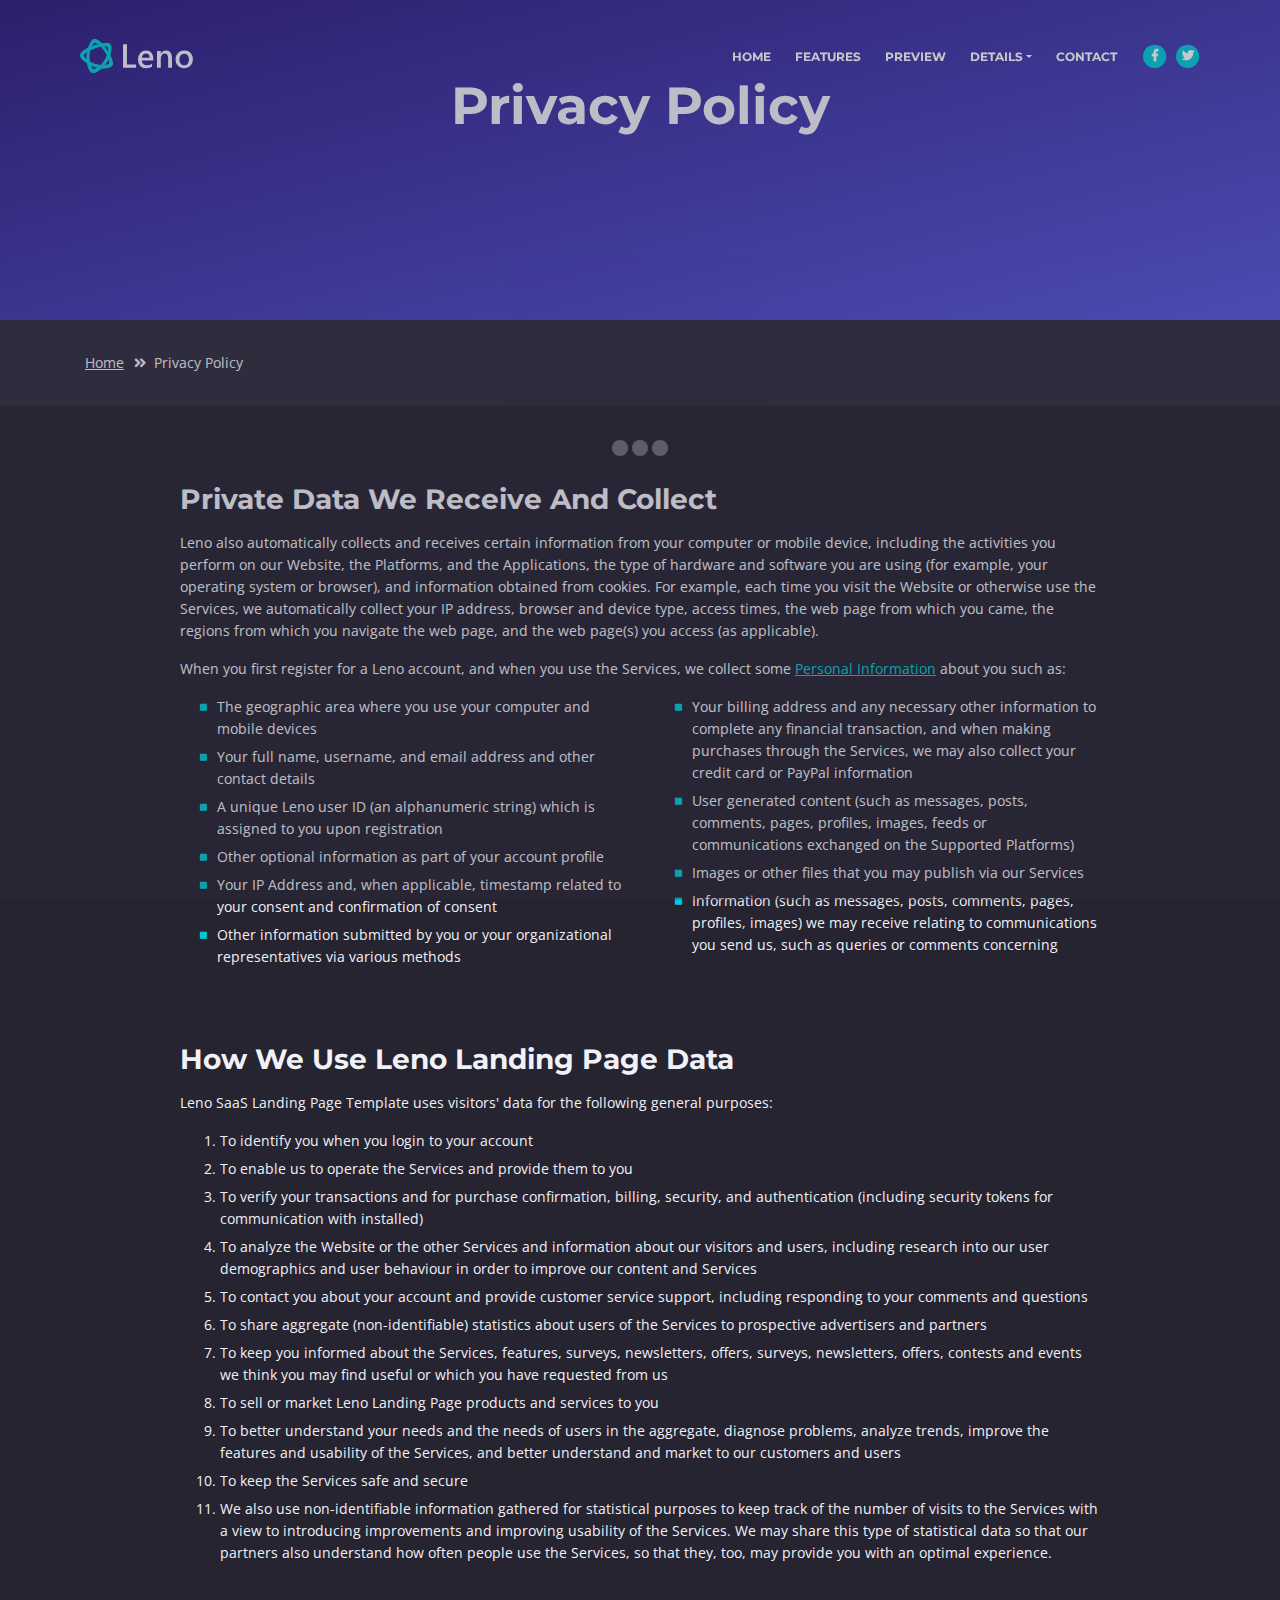
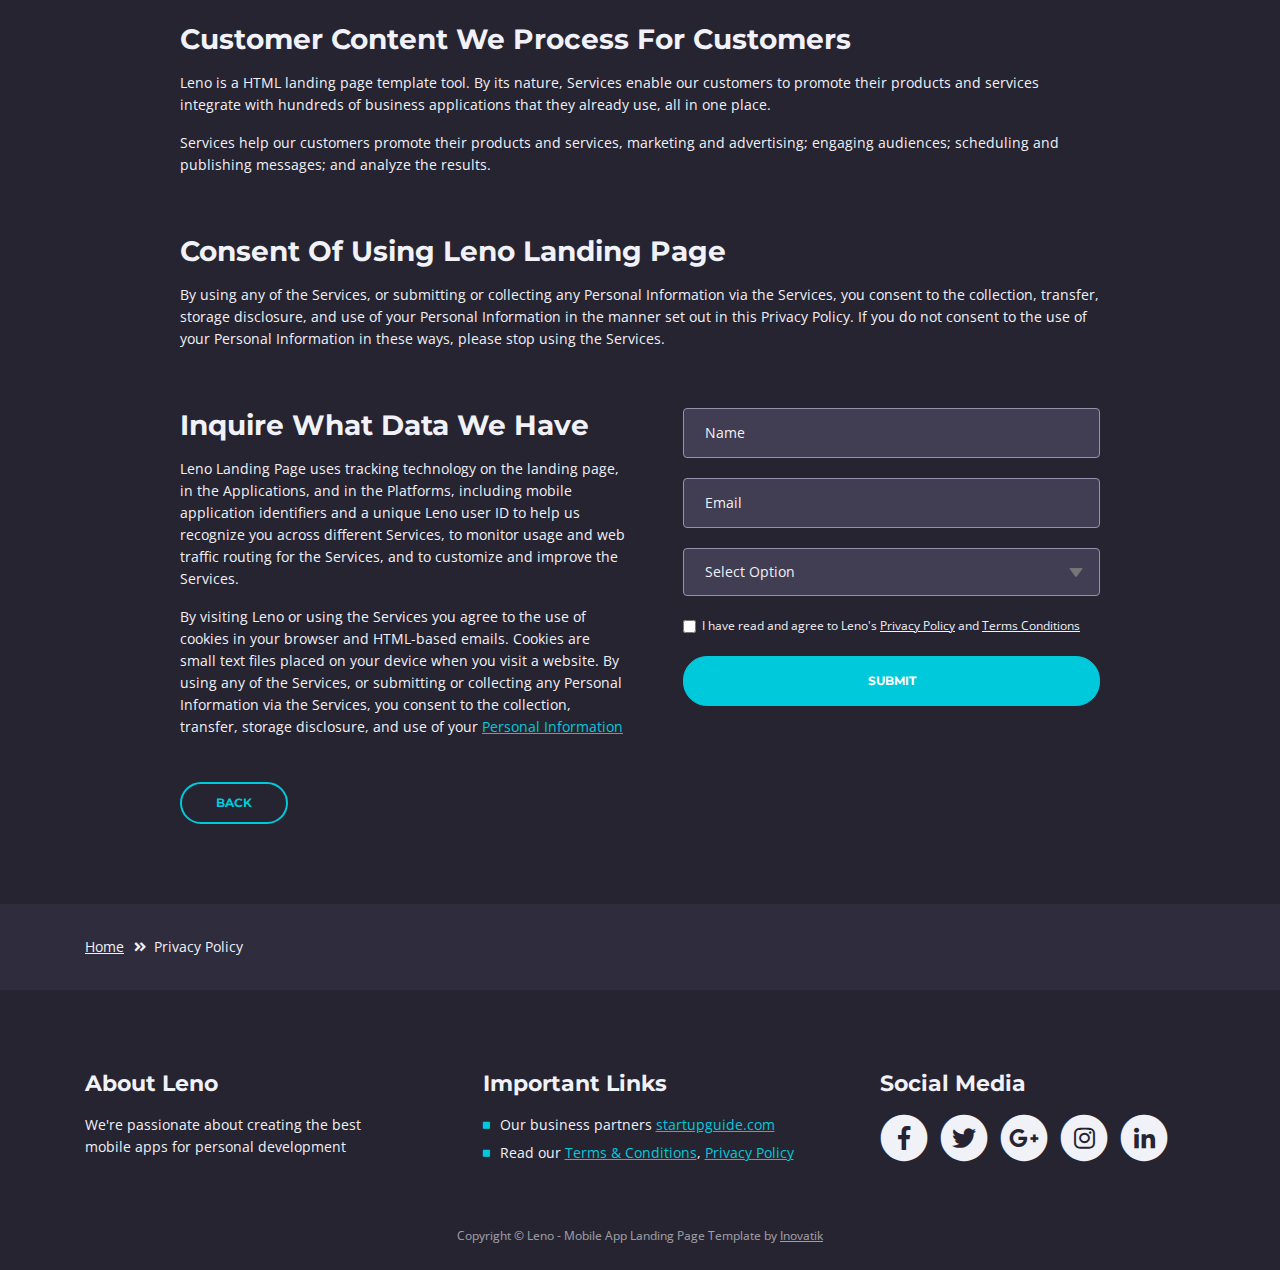
==== privacy-policy.html @ 99cce75e "1st" ====
<!DOCTYPE html>
<html lang="en">
<head>
    <meta charset="utf-8">
    <meta name="viewport" content="width=device-width, initial-scale=1, shrink-to-fit=no">
    
    <!-- SEO Meta Tags -->
    <meta name="description" content="Free mobile app HTML landing page template to help you build a great online presence for your app which will convert visitors into users">
    <meta name="author" content="Inovatik">

    <!-- OG Meta Tags to improve the way the post looks when you share the page on LinkedIn, Facebook, Google+ -->
	<meta property="og:site_name" content="" /> <!-- website name -->
	<meta property="og:site" content="" /> <!-- website link -->
	<meta property="og:title" content=""/> <!-- title shown in the actual shared post -->
	<meta property="og:description" content="" /> <!-- description shown in the actual shared post -->
	<meta property="og:image" content="" /> <!-- image link, make sure it's jpg -->
	<meta property="og:url" content="" /> <!-- where do you want your post to link to -->
	<meta property="og:type" content="article" />

    <!-- Website Title -->
    <title>Privacy Policy - Leno - Free Mobile App Landing Page Template</title>
    
    <!-- Styles -->
    <link href="https://fonts.googleapis.com/css?family=Open+Sans:300,300i,400,400i,600,600i,700,700i" rel="stylesheet">
    <link href="https://fonts.googleapis.com/css?family=Montserrat:600,700" rel="stylesheet">
    <link href="css/bootstrap.css" rel="stylesheet">
    <link href="css/fontawesome-all.css" rel="stylesheet">
    <link href="css/swiper.css" rel="stylesheet">
	<link href="css/magnific-popup.css" rel="stylesheet">
    <link href="css/styles.css" rel="stylesheet">
	
	<!-- Favicon  -->
    <link rel="icon" href="images/favicon.png">
</head>
<body data-spy="scroll" data-target=".fixed-top">
    
    <!-- Preloader -->
	<div class="spinner-wrapper">
        <div class="spinner">
            <div class="bounce1"></div>
            <div class="bounce2"></div>
            <div class="bounce3"></div>
        </div>
    </div>
    <!-- end of preloader -->
    

    <!-- Navbar -->
    <nav class="navbar navbar-expand-md navbar-dark navbar-custom fixed-top">
        <!-- Text Logo - Use this if you don't have a graphic logo -->
        <!-- <a class="navbar-brand logo-text page-scroll" href="index.html">Leno</a> -->

        <!-- Image Logo -->
        <a class="navbar-brand logo-image" href="index.html"><img src="images/logo.svg" alt="alternative"></a> 
        
        <!-- Mobile Menu Toggle Button -->
        <button class="navbar-toggler" type="button" data-toggle="collapse" data-target="#navbarsExampleDefault" aria-controls="navbarsExampleDefault" aria-expanded="false" aria-label="Toggle navigation">
            <span class="navbar-toggler-awesome fas fa-bars"></span>
            <span class="navbar-toggler-awesome fas fa-times"></span>
        </button>
        <!-- end of mobile menu toggle button -->

        <div class="collapse navbar-collapse" id="navbarsExampleDefault">
            <ul class="navbar-nav ml-auto">
                <li class="nav-item">
                    <a class="nav-link page-scroll" href="index.html#header">HOME <span class="sr-only">(current)</span></a>
                </li>
                <li class="nav-item">
                    <a class="nav-link page-scroll" href="index.html#features">FEATURES</a>
                </li>
                <li class="nav-item">
                    <a class="nav-link page-scroll" href="index.html#preview">PREVIEW</a>
                </li>

                <!-- Dropdown Menu -->          
                <li class="nav-item dropdown">
                    <a class="nav-link dropdown-toggle page-scroll" href="index.html#details" id="navbarDropdown" role="button" aria-haspopup="true" aria-expanded="false">DETAILS</a>
                    <div class="dropdown-menu" aria-labelledby="navbarDropdown">
                        <a class="dropdown-item" href="terms-conditions.html"><span class="item-text">TERMS CONDITIONS</span></a>
                        <div class="dropdown-items-divide-hr"></div>
                        <a class="dropdown-item" href="privacy-policy.html"><span class="item-text">PRIVACY POLICY</span></a>
                    </div>
                </li>
                <!-- end of dropdown menu -->

                <li class="nav-item">
                    <a class="nav-link page-scroll" href="index.html#contact">CONTACT</a>
                </li>
            </ul>
            <span class="nav-item social-icons">
                <span class="fa-stack">
                    <a href="#your-link">
                        <i class="fas fa-circle fa-stack-2x"></i>
                        <i class="fab fa-facebook-f fa-stack-1x"></i>
                    </a>
                </span>
                <span class="fa-stack">
                    <a href="#your-link">
                        <i class="fas fa-circle fa-stack-2x"></i>
                        <i class="fab fa-twitter fa-stack-1x"></i>
                    </a>
                </span>
            </span>
        </div>
    </nav> <!-- end of navbar -->
    <!-- end of navbar -->


    <!-- Header -->
    <header id="header" class="ex-header">
        <div class="container">
            <div class="row">
                <div class="col-md-12">
                    <h1>Privacy Policy</h1>
                </div> <!-- end of col -->
            </div> <!-- end of row -->
        </div> <!-- end of container -->
    </header> <!-- end of ex-header -->
    <!-- end of header -->


    <!-- Breadcrumbs -->
    <div class="ex-basic-1">
        <div class="container">
            <div class="row">
                <div class="col-lg-12">
                    <div class="breadcrumbs">
                        <a href="index.html">Home</a><i class="fa fa-angle-double-right"></i><span>Privacy Policy</span>
                    </div> <!-- end of breadcrumbs -->
                </div> <!-- end of col -->
            </div> <!-- end of row -->
        </div> <!-- end of container -->
    </div> <!-- end of ex-basic-1 -->
    <!-- end of breadcrumbs -->


    <!-- Privacy Content -->
    <div class="ex-basic-2">
        <div class="container">
            <div class="row">
                <div class="col-lg-10 offset-lg-1">
                    <div class="text-container">
                        <h3>Private Data We Receive And Collect</h3>
                        <p>Leno also automatically collects and receives certain information from your computer or mobile device, including the activities you perform on our Website, the Platforms, and the Applications, the type of hardware and software you are using (for example, your operating system or browser), and information obtained from cookies. For example, each time you visit the Website or otherwise use the Services, we automatically collect your IP address, browser and device type, access times, the web page from which you came, the regions from which you navigate the web page, and the web page(s) you access (as applicable).</p>
                        <p>When you first register for a Leno account, and when you use the Services, we collect some <a class="turquoise" href="#your-link">Personal Information</a> about you such as:</p>
                        <div class="row">
                            <div class="col-md-6">
                                <ul class="list-unstyled li-space-lg indent">
                                    <li class="media">
                                        <i class="fas fa-square"></i>
                                        <div class="media-body">The geographic area where you use your computer and mobile devices</div>
                                    </li>
                                    <li class="media">
                                        <i class="fas fa-square"></i>
                                        <div class="media-body">Your full name, username, and email address and other contact details</div>
                                    </li>
                                    <li class="media">
                                        <i class="fas fa-square"></i>
                                        <div class="media-body">A unique Leno user ID (an alphanumeric string) which is assigned to you upon registration</div>
                                    </li>
                                    <li class="media">
                                        <i class="fas fa-square"></i>
                                        <div class="media-body">Other optional information as part of your account profile</div>
                                    </li>
                                    <li class="media">
                                        <i class="fas fa-square"></i>
                                        <div class="media-body">Your IP Address and, when applicable, timestamp related to your consent and confirmation of consent</div>
                                    </li>
                                    <li class="media">
                                        <i class="fas fa-square"></i>
                                        <div class="media-body">Other information submitted by you or your organizational representatives via various methods</div>
                                    </li>
                                </ul>
                            </div> <!-- end of col -->

                            <div class="col-md-6">
                                <ul class="list-unstyled li-space-lg indent">
                                    <li class="media">
                                        <i class="fas fa-square"></i>
                                        <div class="media-body">Your billing address and any necessary other information to complete any financial transaction, and when making purchases through the Services, we may also collect your credit card or PayPal information</div>
                                    </li>
                                    <li class="media">
                                        <i class="fas fa-square"></i>
                                        <div class="media-body">User generated content (such as messages, posts, comments, pages, profiles, images, feeds or communications exchanged on the Supported Platforms)</div>
                                    </li>
                                    <li class="media">
                                        <i class="fas fa-square"></i>
                                        <div class="media-body">Images or other files that you may publish via our Services</div>
                                    </li>
                                    <li class="media">
                                        <i class="fas fa-square"></i>
                                        <div class="media-body">Information (such as messages, posts, comments, pages, profiles, images) we may receive relating to communications you send us, such as queries or comments concerning</div>
                                    </li>
                                </ul>
                            </div> <!-- end of col -->
                        </div> <!-- end of row -->
                    </div> <!-- end of text-container-->
                    
                    <div class="text-container">
                        <h3>How We Use Leno Landing Page Data</h3>
                        <p>Leno SaaS Landing Page Template uses visitors' data for the following general purposes:</p>
                        <ol class="li-space-lg">
                            <li>To identify you when you login to your account</li>
                            <li>To enable us to operate the Services and provide them to you</li>
                            <li>To verify your transactions and for purchase confirmation, billing, security, and authentication (including security tokens for communication with installed)</li>
                            <li>To analyze the Website or the other Services and information about our visitors and users, including research into our user demographics and user behaviour in order to improve our content and Services</li>
                            <li>To contact you about your account and provide customer service support, including responding to your comments and questions</li>
                            <li>To share aggregate (non-identifiable) statistics about users of the Services to prospective advertisers and partners</li>
                            <li>To keep you informed about the Services, features, surveys, newsletters, offers, surveys, newsletters, offers, contests and events we think you may find useful or which you have requested from us</li>
                            <li>To sell or market Leno Landing Page products and services to you</li>
                            <li>To better understand your needs and the needs of users in the aggregate, diagnose problems, analyze trends, improve the features and usability of the Services, and better understand and market to our customers and users</li>
                            <li>To keep the Services safe and secure</li>
                            <li>We also use non-identifiable information gathered for statistical purposes to keep track of the number of visits to the Services with a view to introducing improvements and improving usability of the Services. We may share this type of statistical data so that our partners also understand how often people use the Services, so that they, too, may provide you with an optimal experience.</li>
                        </ol>
                    </div> <!-- end of text-container -->

                    <div class="text-container">
                        <h3>Customer Content We Process For Customers</h3>
                        <p>Leno is a HTML landing page template tool. By its nature, Services enable our customers to promote their products and services integrate with hundreds of business applications that they already use, all in one place.</p>
                        <p>Services help our customers promote their products and services, marketing and advertising; engaging audiences; scheduling and publishing messages; and analyze the results.</p>
                    </div> <!-- end of text container -->

                    <div class="text-container">
                        <h3>Consent Of Using Leno Landing Page</h3>
					    <p class="mb-5">By using any of the Services, or submitting or collecting any Personal Information via the Services, you consent to the collection, transfer, storage disclosure, and use of your Personal Information in the manner set out in this Privacy Policy. If you do not consent to the use of your Personal Information in these ways, please stop using the Services.</p>
                    </div> <!-- end of text-container -->
                                       
                    <div class="row">
                        <div class="col-md-6">
                            <div class="text-container last">
                                <h3>Inquire What Data We Have</h3>
                                <p>Leno Landing Page uses tracking technology on the landing page, in the Applications, and in the Platforms, including mobile application identifiers and a unique Leno user ID to help us recognize you across different Services, to monitor usage and web traffic routing for the Services, and to customize and improve the Services.</p>
                                <p> By visiting Leno or using the Services you agree to the use of cookies in your browser and HTML-based emails. Cookies are small text files placed on your device when you visit a website. By using any of the Services, or submitting or collecting any Personal Information via the Services, you consent to the collection, transfer, storage disclosure, and use of your <a class="turquoise" href="#your-link">Personal Information</a></p>
                            </div> <!-- end of text container -->
                        </div> <!-- end of col-->
                        <div class="col-md-6">

                            <!-- Privacy Form -->
                            <div class="form-container">
                                <form id="privacyForm" data-toggle="validator" data-focus="false">
                                    <div class="form-group">
                                        <input type="text" class="form-control-input" id="pname" required>
                                        <label class="label-control" for="pname">Name</label>
                                        <div class="help-block with-errors"></div>
                                    </div>
                                    <div class="form-group">
                                        <input type="email" class="form-control-input" id="pemail" required>
                                        <label class="label-control" for="pemail">Email</label>
                                        <div class="help-block with-errors"></div>
                                    </div>
                                    <div class="form-group">
                                        <select class="form-control-select" id="pselect" required>
                                            <option class="select-option" value="" disabled selected>Select Option</option>
                                            <option class="select-option" value="Delete data">Delete my data</option>
                                            <option class="select-option" value="Show me data">Show me my data</option>
                                        </select>
                                        <div class="help-block with-errors"></div>
                                    </div>
                                    <div class="form-group checkbox">
                                        <input type="checkbox" id="pterms" value="Agreed-to-Terms" required>I have read and agree to Leno's <a href="privacy-policy.html">Privacy Policy</a> and <a href="terms-conditions.html">Terms Conditions</a>
                                        <div class="help-block with-errors"></div>
                                    </div>
                                    <div class="form-group">
                                        <button type="submit" class="form-control-submit-button">SUBMIT</button>
                                    </div>
                                    <div class="form-message">
                                        <div id="pmsgSubmit" class="h3 text-center hidden"></div>
                                    </div>
                                </form>
                            </div> <!-- end of form container -->
                            <!-- end of privacy form -->

                        </div> <!-- end of col--> 
                    </div> <!-- end of row -->
                    <a class="btn-outline-reg back" href="index.html">BACK</a>
                </div> <!-- end of col-->
            </div> <!-- end of row -->
        </div> <!-- end of container -->
    </div> <!-- end of ex-basic-2 -->
    <!-- end of privacy content -->


    <!-- Breadcrumbs -->
    <div class="ex-basic-1">
        <div class="container">
            <div class="row">
                <div class="col-lg-12">
                    <div class="breadcrumbs">
                        <a href="index.html">Home</a><i class="fa fa-angle-double-right"></i><span>Privacy Policy</span>
                    </div> <!-- end of breadcrumbs -->
                </div> <!-- end of col -->
            </div> <!-- end of row -->
        </div> <!-- end of container -->
    </div> <!-- end of ex-basic-1 -->
    <!-- end of breadcrumbs -->

    
    <!-- Footer -->
    <div class="footer">
        <div class="container">
            <div class="row">
                <div class="col-md-4">
                    <div class="footer-col">
                        <h4>About Leno</h4>
                        <p>We're passionate about creating the best mobile apps for personal development</p>
                    </div>
                </div> <!-- end of col -->
                <div class="col-md-4">
                    <div class="footer-col middle">
                        <h4>Important Links</h4>
                        <ul class="list-unstyled li-space-lg">
                            <li class="media">
                                <i class="fas fa-square"></i>
                                <div class="media-body">Our business partners <a class="turquoise" href="#your-link">startupguide.com</a></div>
                            </li>
                            <li class="media">
                                <i class="fas fa-square"></i>
                                <div class="media-body">Read our <a class="turquoise" href="terms-conditions.html">Terms & Conditions</a>, <a class="turquoise" href="privacy-policy.html">Privacy Policy</a></div>
                            </li>
                        </ul>
                    </div>
                </div> <!-- end of col -->
                <div class="col-md-4">
                    <div class="footer-col last">
                        <h4>Social Media</h4>
                        <span class="fa-stack">
                            <a href="#your-link">
                                <i class="fas fa-circle fa-stack-2x"></i>
                                <i class="fab fa-facebook-f fa-stack-1x"></i>
                            </a>
                        </span>
                        <span class="fa-stack">
                            <a href="#your-link">
                                <i class="fas fa-circle fa-stack-2x"></i>
                                <i class="fab fa-twitter fa-stack-1x"></i>
                            </a>
                        </span>
                        <span class="fa-stack">
                            <a href="#your-link">
                                <i class="fas fa-circle fa-stack-2x"></i>
                                <i class="fab fa-google-plus-g fa-stack-1x"></i>
                            </a>
                        </span>
                        <span class="fa-stack">
                            <a href="#your-link">
                                <i class="fas fa-circle fa-stack-2x"></i>
                                <i class="fab fa-instagram fa-stack-1x"></i>
                            </a>
                        </span>
                        <span class="fa-stack">
                            <a href="#your-link">
                                <i class="fas fa-circle fa-stack-2x"></i>
                                <i class="fab fa-linkedin-in fa-stack-1x"></i>
                            </a>
                        </span>
                    </div> 
                </div> <!-- end of col -->
            </div> <!-- end of row -->
        </div> <!-- end of container -->
    </div> <!-- end of footer -->  
    <!-- end of footer -->


    <!-- Copyright -->
    <div class="copyright">
        <div class="container">
            <div class="row">
                <div class="col-lg-12">
                    <p class="p-small">Copyright © Leno - Mobile App Landing Page Template by <a href="http://www.inovatik.com">Inovatik</a></p>
                </div> <!-- end of col -->
            </div> <!-- enf of row -->
        </div> <!-- end of container -->
    </div> <!-- end of copyright --> 
    <!-- end of copyright -->

	
    <!-- Scripts -->
    <script src="js/jquery.min.js"></script> <!-- jQuery for Bootstrap's JavaScript plugins -->
    <script src="js/popper.min.js"></script> <!-- Popper tooltip library for Bootstrap -->
    <script src="js/bootstrap.min.js"></script> <!-- Bootstrap framework -->
    <script src="js/jquery.easing.min.js"></script> <!-- jQuery Easing for smooth scrolling between anchors -->
    <script src="js/swiper.min.js"></script> <!-- Swiper for image and text sliders -->
    <script src="js/jquery.magnific-popup.js"></script> <!-- Magnific Popup for lightboxes -->
    <script src="js/morphext.min.js"></script> <!-- Morphtext rotating text in the header -->
    <script src="js/validator.min.js"></script> <!-- Validator.js - Bootstrap plugin that validates forms -->
    <script src="js/scripts.js"></script> <!-- Custom scripts -->
    
</body>
</html>
---- css/styles.css ----
/* Template: Juno - Multipurpose Landing Page Pack
   Author: InovatikThemes
   Created: Mar 2019
   Description: Master CSS file
*/

/*****************************************
Table Of Contents:

01. General Styles
02. Preloader
03. Navigation
04. Header
05. Features
******************************************/

/*****************************************
Colors:

- Text, navbar links - white #f1f1f8
- Buttons, bullets, icons - turquoise #00c9db
- Navbar - navy #4633af
- Backgrounds - dark denim #262431
- Backgrounds - denim #2f2c3d
******************************************/


/******************************/
/*     01. General Styles     */
/******************************/
body,
html {
    width: 100%;
	height: 100%;
}

body, p {
	color: #f1f1f8; 
	font: 400 0.875rem/1.375rem "Open Sans", sans-serif;
}

.p-large {
	color: #f1f1f8;
	font: 400 1rem/1.5rem "Open Sans", sans-serif;
}

.p-small {
	color: #f1f1f8;
	font: 400 0.75rem/1.25rem "Open Sans", sans-serif;
}

.p-heading {
	margin-bottom: 3.75rem;
	text-align: center;
}

.li-space-lg li {
	margin-bottom: 0.375rem;
}

.indent {
	padding-left: 1.25rem;
}

h1 {
	color: #f1f1f8;
	font: 700 2.5rem/2.875rem "Montserrat", sans-serif;
}

h2 {
	color: #f1f1f8;
	font: 700 2.25rem/2.75rem "Montserrat", sans-serif;
}

h3 {
	color: #f1f1f8;
	font: 700 1.75rem/2.125rem "Montserrat", sans-serif;
}

h4 {
	color: #f1f1f8;
	font: 700 1.375rem/1.75rem "Montserrat", sans-serif;
}

h5 {
	color: #f1f1f8;
	font: 700 1.125rem/1.625rem "Montserrat", sans-serif;
}

h6 {
	color: #f1f1f8;
	font: 700 1rem/1.5rem "Montserrat", sans-serif;
}

a {
	color: #f1f1f8;
	text-decoration: underline;
}

a:hover {
	color: #f1f1f8;
	text-decoration: underline;
}

a.turquoise {
	color: #00c9db;
}

a.white {
	color: #fff;
}

.testimonial-text {
	font: italic 400 1rem/1.5rem "Open Sans", sans-serif;
}

.testimonial-author {
	font: 700 1rem/1.5rem "Montserrat", sans-serif;
}

.btn-solid-reg {
	display: inline-block;
	padding: 1.1875rem 2.125rem 1.1875rem 2.125rem;
	border: 0.125rem solid #00c9db;
	border-radius: 2rem;
	background-color: #00c9db;
	color: #fff;
	font: 700 0.75rem/0 "Montserrat", sans-serif;
	text-decoration: none;
	transition: all 0.2s;
}

.btn-solid-reg:hover {
	background-color: transparent;
	color: #00c9db;
	text-decoration: none;
}

.btn-solid-lg {
	display: inline-block;
	padding: 1.375rem 2.625rem 1.375rem 2.625rem;
	border: 0.125rem solid #00c9db;
	border-radius: 2rem;
	background-color: #00c9db;
	color: #fff;
	font: 700 0.75rem/0 "Montserrat", sans-serif;
	text-decoration: none;
	transition: all 0.2s;
}

.btn-solid-lg:hover {
	background-color: transparent;
	color: #00c9db;
	text-decoration: none;
}

.btn-solid-lg .fab {
	margin-right: 0.5rem;
	font-size: 1.25rem;
	line-height: 0;
	vertical-align: top;
}

.btn-solid-lg .fab.fa-google-play {
	font-size: 1rem;
}

.btn-outline-reg {
	display: inline-block;
	padding: 1.1875rem 2.125rem 1.1875rem 2.125rem;
	border: 0.125rem solid #00c9db;
	border-radius: 2rem;
	background-color: transparent;
	color: #00c9db;
	font: 700 0.75rem/0 "Montserrat", sans-serif;
	text-decoration: none;
	transition: all 0.2s;
}

.btn-outline-reg:hover {
	background-color: #00c9db;
	color: #fff;
	text-decoration: none;
}

.btn-outline-lg {
	display: inline-block;
	padding: 1.375rem 2.625rem 1.375rem 2.625rem;
	border: 0.125rem solid #00c9db;
	border-radius: 2rem;
	background-color: transparent;
	color: #00c9db;
	font: 700 0.75rem/0 "Montserrat", sans-serif;
	text-decoration: none;
	transition: all 0.2s;
}

.btn-outline-lg:hover {
	background-color: #00c9db;
	color: #fff;
	text-decoration: none;
}

.btn-outline-sm {
	display: inline-block;
	padding: 1rem 1.625rem 0.875rem 1.625rem;
	border: 0.125rem solid #00c9db;
	border-radius: 2rem;
	background-color: transparent;
	color: #00c9db;
	font: 700 0.625rem/0 "Montserrat", sans-serif;
	text-decoration: none;
	transition: all 0.2s;
}

.btn-outline-sm:hover {
	background-color: #00c9db;
	color: #fff;
	text-decoration: none;
}

.form-group {
	position: relative;
	margin-bottom: 1.25rem;
}

.form-group.has-error.has-danger {
	margin-bottom: 0.625rem;
}

.form-group.has-error.has-danger .help-block.with-errors ul {
	margin-top: 0.375rem;
}

.label-control {
	position: absolute;
	top: 0.87rem;
	left: 1.375rem;
	color: #f1f1f8;
	opacity: 1;
	font: 400 0.875rem/1.375rem "Open Sans", sans-serif;
	cursor: text;
	transition: all 0.2s ease;
}

/* IE10+ hack to solve lower label text position compared to the rest of the browsers */
@media screen and (-ms-high-contrast: active), screen and (-ms-high-contrast: none) {  
	.label-control {
		top: 0.9375rem;
	}
}

.form-control-input:focus + .label-control,
.form-control-input.notEmpty + .label-control,
.form-control-textarea:focus + .label-control,
.form-control-textarea.notEmpty + .label-control {
	top: 0.125rem;
	opacity: 1;
	font-size: 0.75rem;
	font-weight: 700;
}

.form-control-input,
.form-control-select {
	display: block; /* needed for proper display of the label in Firefox, IE, Edge */
	width: 100%;
	padding-top: 1.0625rem;
	padding-bottom: 0.0625rem;
	padding-left: 1.3125rem;
	border: 1px solid #9791ae;
	border-radius: 0.25rem;
	background-color: #413d52;
	color: #f1f1f8;
	font: 400 0.875rem/1.875rem "Open Sans", sans-serif;
	transition: all 0.2s;
	-webkit-appearance: none; /* removes inner shadow on form inputs on ios safari */
}

.form-control-select {
	padding-top: 0.5rem;
	padding-bottom: 0.5rem;
	height: 3rem;
}

/* IE10+ hack to solve lower label text position compared to the rest of the browsers */
@media screen and (-ms-high-contrast: active), screen and (-ms-high-contrast: none) {  
	.form-control-input {
		padding-top: 1.25rem;
		padding-bottom: 0.75rem;
		line-height: 1.75rem;
	}

	.form-control-select {
		padding-top: 0.875rem;
		padding-bottom: 0.75rem;
		height: 3.125rem;
		line-height: 2.125rem;
	}
}

select {
    /* you should keep these first rules in place to maintain cross-browser behavior */
    -webkit-appearance: none;
	-moz-appearance: none;
	-ms-appearance: none;
    -o-appearance: none;
    appearance: none;
    background-image: url('../images/down-arrow.png');
    background-position: 96% 50%;
    background-repeat: no-repeat;
    outline: none;
}

select::-ms-expand {
    display: none; /* removes the ugly default down arrow on select form field in IE11 */
}

.form-control-textarea {
	display: block; /* used to eliminate a bottom gap difference between Chrome and IE/FF */
	width: 100%;
	height: 8rem; /* used instead of html rows to normalize height between Chrome and IE/FF */
	padding-top: 1.25rem;
	padding-left: 1.3125rem;
	border: 1px solid #9791ae;
	border-radius: 0.25rem;
	background-color: #413d52;
	color: #f1f1f8;
	font: 400 0.875rem/1.75rem "Open Sans", sans-serif;
	transition: all 0.2s;
}

.form-control-input:focus,
.form-control-select:focus,
.form-control-textarea:focus {
	border: 1px solid #f1f1f8;
	outline: none; /* Removes blue border on focus */
}

.form-control-input:hover,
.form-control-select:hover,
.form-control-textarea:hover {
	border: 1px solid #f1f1f8;
}

.checkbox {
	font: 400 0.75rem/1.25rem "Open Sans", sans-serif;
}

input[type='checkbox'] {
	vertical-align: -15%;
	margin-right: 0.375rem;
}

/* IE10+ hack to raise checkbox field position compared to the rest of the browsers */
@media screen and (-ms-high-contrast: active), screen and (-ms-high-contrast: none) {  
	input[type='checkbox'] {
		vertical-align: -9%;
	}
}

.form-control-submit-button {
	display: inline-block;
	width: 100%;
	height: 3.125rem;
	border: 1px solid #00c9db;
	border-radius: 1.5rem;
	background-color: #00c9db;
	color: #fff;
	font: 700 0.75rem/1.75rem "Montserrat", sans-serif;
	cursor: pointer;
	transition: all 0.2s;
}

.form-control-submit-button:hover {
	background-color: transparent;
	color: #00c9db;
}

/* Form Success And Error Message Formatting */
#cmsgSubmit.h3.text-center.tada.animated,
#pmsgSubmit.h3.text-center.tada.animated,
#cmsgSubmit.h3.text-center,
#pmsgSubmit.h3.text-center {
	display: block;
	margin-bottom: 0;
	color: #f1f1f8;
	font: 400 1.125rem/1rem "Open Sans", sans-serif;
}

.help-block.with-errors .list-unstyled {
	color: #f1f1f8;
	font-size: 0.75rem;
	line-height: 1.125rem;
	text-align: left;
}

.help-block.with-errors ul {
	margin-bottom: 0;
}
/* end of form success and error message formatting */

/* Form Success And Error Message Animation - Animate.css */
@-webkit-keyframes tada {
	from {
		-webkit-transform: scale3d(1, 1, 1);
		-ms-transform: scale3d(1, 1, 1);
		transform: scale3d(1, 1, 1);
	}
	10%, 20% {
		-webkit-transform: scale3d(.9, .9, .9) rotate3d(0, 0, 1, -3deg);
		-ms-transform: scale3d(.9, .9, .9) rotate3d(0, 0, 1, -3deg);
		transform: scale3d(.9, .9, .9) rotate3d(0, 0, 1, -3deg);
	}
	30%, 50%, 70%, 90% {
		-webkit-transform: scale3d(1.1, 1.1, 1.1) rotate3d(0, 0, 1, 3deg);
		-ms-transform: scale3d(1.1, 1.1, 1.1) rotate3d(0, 0, 1, 3deg);
		transform: scale3d(1.1, 1.1, 1.1) rotate3d(0, 0, 1, 3deg);
	}
	40%, 60%, 80% {
		-webkit-transform: scale3d(1.1, 1.1, 1.1) rotate3d(0, 0, 1, -3deg);
		-ms-transform: scale3d(1.1, 1.1, 1.1) rotate3d(0, 0, 1, -3deg);
		transform: scale3d(1.1, 1.1, 1.1) rotate3d(0, 0, 1, -3deg);
	}
	to {
		-webkit-transform: scale3d(1, 1, 1);
		-ms-transform: scale3d(1, 1, 1);
		transform: scale3d(1, 1, 1);
	}
}

@keyframes tada {
	from {
		-webkit-transform: scale3d(1, 1, 1);
		-ms-transform: scale3d(1, 1, 1);
		transform: scale3d(1, 1, 1);
	}
	10%, 20% {
		-webkit-transform: scale3d(.9, .9, .9) rotate3d(0, 0, 1, -3deg);
		-ms-transform: scale3d(.9, .9, .9) rotate3d(0, 0, 1, -3deg);
		transform: scale3d(.9, .9, .9) rotate3d(0, 0, 1, -3deg);
	}
	30%, 50%, 70%, 90% {
		-webkit-transform: scale3d(1.1, 1.1, 1.1) rotate3d(0, 0, 1, 3deg);
		-ms-transform: scale3d(1.1, 1.1, 1.1) rotate3d(0, 0, 1, 3deg);
		transform: scale3d(1.1, 1.1, 1.1) rotate3d(0, 0, 1, 3deg);
	}
	40%, 60%, 80% {
		-webkit-transform: scale3d(1.1, 1.1, 1.1) rotate3d(0, 0, 1, -3deg);
		-ms-transform: scale3d(1.1, 1.1, 1.1) rotate3d(0, 0, 1, -3deg);
		transform: scale3d(1.1, 1.1, 1.1) rotate3d(0, 0, 1, -3deg);
	}
	to {
		-webkit-transform: scale3d(1, 1, 1);
		-ms-transform: scale3d(1, 1, 1);
		transform: scale3d(1, 1, 1);
	}
}

.tada {
	-webkit-animation-name: tada;
	animation-name: tada;
}

.animated {
	-webkit-animation-duration: 1s;
	animation-duration: 1s;
	-webkit-animation-fill-mode: both;
	animation-fill-mode: both;
}
/* end of form success and error message animation - Animate.css */

/* Fade-move Animation For Lightbox - Magnific Popup */
/* at start */
.my-mfp-slide-bottom .zoom-anim-dialog {
	opacity: 0;
	transition: all 0.2s ease-out;
	-webkit-transform: translateY(-1.25rem) perspective(37.5rem) rotateX(10deg);
	-ms-transform: translateY(-1.25rem) perspective(37.5rem) rotateX(10deg);
	transform: translateY(-1.25rem) perspective(37.5rem) rotateX(10deg);
}

/* animate in */
.my-mfp-slide-bottom.mfp-ready .zoom-anim-dialog {
	opacity: 1;
	-webkit-transform: translateY(0) perspective(37.5rem) rotateX(0); 
	-ms-transform: translateY(0) perspective(37.5rem) rotateX(0); 
	transform: translateY(0) perspective(37.5rem) rotateX(0); 
}

/* animate out */
.my-mfp-slide-bottom.mfp-removing .zoom-anim-dialog {
	opacity: 0;
	-webkit-transform: translateY(-0.625rem) perspective(37.5rem) rotateX(10deg); 
	-ms-transform: translateY(-0.625rem) perspective(37.5rem) rotateX(10deg); 
	transform: translateY(-0.625rem) perspective(37.5rem) rotateX(10deg); 
}

/* dark overlay, start state */
.my-mfp-slide-bottom.mfp-bg {
	opacity: 0;
	transition: opacity 0.2s ease-out;
}

/* animate in */
.my-mfp-slide-bottom.mfp-ready.mfp-bg {
	opacity: 0.8;
}
/* animate out */
.my-mfp-slide-bottom.mfp-removing.mfp-bg {
	opacity: 0;
}
/* end of fade-move animation for lightbox - magnific popup */

/* Fade Animation For Image Slider - Magnific Popup */
@-webkit-keyframes fadeIn {
	from {
		opacity: 0;
	}
	to {
		opacity: 1;
	}
}

@keyframes fadeIn {
	from {
		opacity: 0;
	}
	to {
		opacity: 1;
	}
}

.fadeIn {
	-webkit-animation: fadeIn 0.6s;
	animation: fadeIn 0.6s;
}

@-webkit-keyframes fadeOut {
	from {
		opacity: 1;
	}
	to {
		opacity: 0;
	}
}

@keyframes fadeOut {
	from {
		opacity: 1;
	}
	to {
		opacity: 0;
	}
}

.fadeOut {
	-webkit-animation: fadeOut 0.8s;
	animation: fadeOut 0.8s;
}
/* end of fade animation for image slider - magnific popup */


/*************************/
/*     02. Preloader     */
/*************************/
.spinner-wrapper {
	position: fixed;
	z-index: 999999;
	top: 0;
	right: 0;
	bottom: 0;
	left: 0;
	background: #2f2c3d;
}

.spinner {
	position: absolute;
	top: 50%; /* centers the loading animation vertically one the screen */
	left: 50%; /* centers the loading animation horizontally one the screen */
	width: 3.75rem;
	height: 1.25rem;
	margin: -0.625rem 0 0 -1.875rem; /* is width and height divided by two */ 
	text-align: center;
}

.spinner > div {
	display: inline-block;
	width: 1rem;
	height: 1rem;
	border-radius: 100%;
	background-color: #fff;
	-webkit-animation: sk-bouncedelay 1.4s infinite ease-in-out both;
	animation: sk-bouncedelay 1.4s infinite ease-in-out both;
}

.spinner .bounce1 {
	-webkit-animation-delay: -0.32s;
	animation-delay: -0.32s;
}

.spinner .bounce2 {
	-webkit-animation-delay: -0.16s;
	animation-delay: -0.16s;
}

@-webkit-keyframes sk-bouncedelay {
	0%, 80%, 100% { -webkit-transform: scale(0); }
	40% { -webkit-transform: scale(1.0); }
}

@keyframes sk-bouncedelay {
	0%, 80%, 100% { 
		-webkit-transform: scale(0);
		-ms-transform: scale(0);
		transform: scale(0);
	} 40% { 
		-webkit-transform: scale(1.0);
		-ms-transform: scale(1.0);
		transform: scale(1.0);
	}
}


/**************************/
/*     03. Navigation     */
/**************************/
.navbar-custom {
	background-color: #4633af;
	box-shadow: 0 0.0625rem 0.375rem 0 rgba(0, 0, 0, 0.1);
	font: 700 0.75rem/2rem "Montserrat", sans-serif;
	transition: all 0.2s;
}

.navbar-custom .navbar-brand.logo-image img {
    width: 113px;
	height: 34px;
	margin-bottom: 1px;
	-webkit-backface-visibility: hidden;
}

.navbar-custom .navbar-brand.logo-text {
	font: 700 2.375rem/1.5rem "Montserrat", sans-serif;
	color: #fff;
	letter-spacing: -0.5px;
	text-decoration: none;
}

.navbar-custom .navbar-nav {
	margin-top: 0.75rem;
}

.navbar-custom .nav-item .nav-link {
	padding: 0 0.75rem 0 0.75rem;
	color: #fff;
	text-decoration: none;
	transition: all 0.2s ease;
}

.navbar-custom .nav-item .nav-link:hover,
.navbar-custom .nav-item .nav-link.active {
	color: #00c9db;
}

/* Dropdown Menu */
.navbar-custom .dropdown:hover > .dropdown-menu {
	display: block; /* this makes the dropdown menu stay open while hovering it */
	min-width: auto;
	animation: fadeDropdown 0.2s; /* required for the fade animation */
}

@keyframes fadeDropdown {
    0% {
        opacity: 0;
    }

    100% {
        opacity: 1;
    }
}

.navbar-custom .dropdown-toggle:focus { /* removes dropdown outline on focus  */
	outline: 0;
}

.navbar-custom .dropdown-menu {
	margin-top: 0;
	border: none;
	border-radius: 0.25rem;
	background-color: #4633af;
}

.navbar-custom .dropdown-item {
	color: #fff;
	text-decoration: none;
}

.navbar-custom .dropdown-item:hover {
	background-color: #4633af;
}

.navbar-custom .dropdown-item .item-text {
	font: 700 0.75rem/1.5rem "Montserrat", sans-serif;
}

.navbar-custom .dropdown-item:hover .item-text {
	color: #00c9db;
}

.navbar-custom .dropdown-items-divide-hr {
	width: 100%;
	height: 1px;
	margin: 0.25rem auto 0.25rem auto;
	border: none;
	background-color: #b5bcc4;
	opacity: 0.2;
}
/* end of dropdown menu */

.navbar-custom .social-icons {
	display: none;
}

.navbar-custom .navbar-toggler {
	border: none;
	color: #fff;
	font-size: 2rem;
}

.navbar-custom button[aria-expanded='false'] .navbar-toggler-awesome.fas.fa-times{
	display: none;
}

.navbar-custom button[aria-expanded='false'] .navbar-toggler-awesome.fas.fa-bars{
	display: inline-block;
}

.navbar-custom button[aria-expanded='true'] .navbar-toggler-awesome.fas.fa-bars{
	display: none;
}

.navbar-custom button[aria-expanded='true'] .navbar-toggler-awesome.fas.fa-times{
	display: inline-block;
	margin-right: 0.125rem;
}


/*********************/
/*    04. Header     */
/*********************/
#header .container{
	margin-top: -100px;
}
.header {
	background: linear-gradient(to bottom right, rgba(72, 72, 212, 0), rgba(241, 104, 104, 0)), url('../images/header-background.jpg') center center no-repeat;
	background-size: cover;
}

.header .header-content {
	padding-top: 8.5rem;
	padding-bottom: 7rem;
	text-align: center;
}

.header .text-container {
	margin-bottom: 3rem;
}

.header h1 {
	margin-bottom: 1rem;
}

.header #js-rotating {
	color: #40e0ee;
}

.header .p-large {
	margin-bottom: 2rem;
}

.header .btn-solid-lg {
	margin-right: 0.5rem;
	margin-bottom: 1.25rem;
}


/****************************/
/*     05. Testimonials     */
/****************************/
.slider-1 {
	padding-top: 6.875rem;
	padding-bottom: 6.375rem;
	background-color: #262431;
}

.slider-1 .slider-container {
	position: relative;
}

.slider-1 .swiper-container {
	position: static;
	width: 90%;
	text-align: center;
}

.slider-1 .swiper-button-prev:focus,
.slider-1 .swiper-button-next:focus {
	/* even if you can't see it chrome you can see it on mobile device */
	outline: none;
}

.slider-1 .swiper-button-prev {
	left: -0.5rem;
	background-image: url("data:image/svg+xml;charset=utf-8,%3Csvg%20xmlns%3D'http%3A%2F%2Fwww.w3.org%2F2000%2Fsvg'%20viewBox%3D'0%200%2028%2044'%3E%3Cpath%20d%3D'M0%2C22L22%2C0l2.1%2C2.1L4.2%2C22l19.9%2C19.9L22%2C44L0%2C22L0%2C22L0%2C22z'%20fill%3D'%23f1f1f8'%2F%3E%3C%2Fsvg%3E");
	background-size: 1.125rem 1.75rem;
}

.slider-1 .swiper-button-next {
	right: -0.5rem;
	background-image: url("data:image/svg+xml;charset=utf-8,%3Csvg%20xmlns%3D'http%3A%2F%2Fwww.w3.org%2F2000%2Fsvg'%20viewBox%3D'0%200%2028%2044'%3E%3Cpath%20d%3D'M27%2C22L27%2C22L5%2C44l-2.1-2.1L22.8%2C22L2.9%2C2.1L5%2C0L27%2C22L27%2C22z'%20fill%3D'%23f1f1f8'%2F%3E%3C%2Fsvg%3E");
	background-size: 1.125rem 1.75rem;
}

.slider-1 .card {
	position: relative;
	border: none;
	background-color: transparent;
}

.slider-1 .card-image {
	width: 6rem;
	height: 6rem;
	margin-right: auto;
	margin-bottom: 0.25rem;
	margin-left: auto;
	border-radius: 50%;
}

.slider-1 .card-body {
	padding-bottom: 0;
}

.slider-1 .testimonial-author {
	margin-bottom: 0;
}


/************************/
/*     05. Features     */
/************************/
.tabs {
	padding-top: 6.5rem;
	padding-bottom: 4.25rem;
	background-color: #2f2c3d;
}

.tabs h2 {
	margin-bottom: 1.125rem;
	text-align: center;
}

.tabs .p-heading {
	margin-bottom: 3.125rem;
}

.tabs .nav-tabs {
	margin-right: auto;
	margin-bottom: 2.5rem;
	margin-left: auto;
	justify-content: center;
	border-bottom: none;
}

.tabs .nav-link {
	margin-bottom: 1rem;
	padding: 0.5rem 1.375rem 0.25rem 1.375rem;
	border: none;
	border-bottom: 0.1875rem solid #f1f1f8;
	border-radius: 0;
	color: #f1f1f8;
	font: 700 1rem/1.75rem "Montserrat", sans-serif;
	text-decoration: none;
	transition: all 0.2s ease;
}

.tabs .nav-link.active,
.tabs .nav-link:hover {
	border-bottom: 0.1875rem solid #00c9db;
	background-color: transparent;
	color: #00c9db;
}

.tabs .nav-link .fas {
	margin-right: 0.375rem;
	font-size: 1rem;
}

.tabs .tab-content {
	width: 100%; /* for proper display in IE11 */
}

.tabs .card {
	border: none;
	background: transparent;
}

.tabs .card-body {
	padding: 1rem 0 1.25rem 0;
}

.tabs .card-title {
	margin-bottom: 0.5rem;
}

.tabs .card .card-icon {
	display: inline-block;
	width: 3.5rem;
	height: 3.5rem;
	border-radius: 50%;
	background-color: #00c9db;
	text-align: center;
	vertical-align: top;
}

.tabs .card .card-icon .fas,
.tabs .card .card-icon .far {
	color: #fff;
	font-size: 1.75rem;
	line-height: 3.5rem;
}

.tabs #tab-1 .card.left-pane .text-wrapper {
	display: inline-block;
	width: 75%;
}

.tabs #tab-1 .card.left-pane .card-icon {
	float: left;
	margin-right: 1rem;
}

.tabs #tab-1 img {
	display: block;
	margin: 2rem auto 3rem auto;
}

.tabs #tab-1 .card.right-pane .text-wrapper {
	display: inline-block;
	width: 75%;
}

.tabs #tab-1 .card.right-pane .card-icon {
	margin-right: 1rem;
}

.tabs #tab-2 img {
	display: block;
	margin: 0 auto 2rem auto;
}

.tabs #tab-2 .text-area {
	margin-top: 1.5rem;
}

.tabs #tab-2 h3 {
	margin-bottom: 0.75rem;
}

.tabs #tab-2 .icon-cards-area {
	margin-top: 2.5rem;
}

.tabs #tab-2 .icon-cards-area .card {
	width: 100%; /* for proper display in IE11 */
}

.tabs #tab-3 .icon-cards-area .card {
	width: 100%; /* for proper display in IE11 */
}

.tabs #tab-3 .text-area {
	margin-top: 0.75rem;
	margin-bottom: 4rem;
}

.tabs #tab-3 h3 {
	margin-bottom: 0.75rem;
}

.tabs #tab-3 img {
	margin: 0 auto 3rem auto;
}


/*********************/
/*     07. Video     */
/*********************/
.basic-1 {
	padding-top: 6.375rem;
	padding-bottom: 6.875rem;
	background: url('../images/video-background.jpg') center center no-repeat;
	background-size: cover; 
}

.basic-1 h2 {
	margin-bottom: 1.125rem;
	text-align: center;
}

.basic-1 .p-heading {
	margin-bottom: 4rem;
	text-align: center;
}

.basic-1 .image-container img {
	border-radius: 0.375rem;
}

.basic-1 .video-wrapper {
	position: relative;
}

/* Video Play Button */
.basic-1 .video-play-button {
	position: absolute;
	z-index: 10;
	top: 50%;
	left: 50%;
	display: block;
	box-sizing: content-box;
	width: 2rem;
	height: 2.75rem;
	padding: 1.125rem 1.25rem 1.125rem 1.75rem;
	border-radius: 50%;
	-webkit-transform: translateX(-50%) translateY(-50%);
	-ms-transform: translateX(-50%) translateY(-50%);
	transform: translateX(-50%) translateY(-50%);
}
  
.basic-1 .video-play-button:before {
	content: "";
	position: absolute;
	z-index: 0;
	top: 50%;
	left: 50%;
	display: block;
	width: 4.75rem;
	height: 4.75rem;
	border-radius: 50%;
	background: #4eaaff;
	animation: pulse-border 1500ms ease-out infinite;
	-webkit-transform: translateX(-50%) translateY(-50%);
	-ms-transform: translateX(-50%) translateY(-50%);
	transform: translateX(-50%) translateY(-50%);
}
  
.basic-1 .video-play-button:after {
	content: "";
	position: absolute;
	z-index: 1;
	top: 50%;
	left: 50%;
	display: block;
	width: 4.375rem;
	height: 4.375rem;
	border-radius: 50%;
	background: #4eaaff;
	transition: all 200ms;
	-webkit-transform: translateX(-50%) translateY(-50%);
	-ms-transform: translateX(-50%) translateY(-50%);
	transform: translateX(-50%) translateY(-50%);
}
  
.basic-1 .video-play-button span {
	position: relative;
	display: block;
	z-index: 3;
	top: 0.375rem;
	left: 0.25rem;
	width: 0;
	height: 0;
	border-left: 1.625rem solid #fff;
	border-top: 1rem solid transparent;
	border-bottom: 1rem solid transparent;
}
  
@keyframes pulse-border {
	0% {
		transform: translateX(-50%) translateY(-50%) translateZ(0) scale(1);
		opacity: 1;
	}
	100% {
		transform: translateX(-50%) translateY(-50%) translateZ(0) scale(1.5);
		opacity: 0;
	}
}
/* end of video play button */  


/*************************/
/*     09. Details 1     */
/*************************/
.basic-2 {
	padding-top: 8rem;
	padding-bottom: 3.5rem;
	background-color: #262431;
}

.basic-2 img {
	margin-bottom: 3.5rem;
}

.basic-2 h3 {
	margin-bottom: 1.125rem;
}

.basic-2 .btn-solid-reg {
	margin-top: 0.5rem;
}


/*************************/
/*     10. Details 2     */
/*************************/
.basic-3 {
	padding-top: 3.5rem;
	padding-bottom: 7.25rem;
	background-color: #262431;
}

.basic-3 .text-container {
	margin-bottom: 3.5rem;
}

.basic-3 h3 {
	margin-bottom: 1.125rem;
}

.basic-3 .btn-solid-reg {
	margin-top: 0.5rem;
}


/**********************************/
/*     11. Details Lightboxes     */
/**********************************/
.lightbox-basic {
	position: relative;
	max-width: 46.875rem;
	margin: 2.5rem auto;
	padding: 3rem 1rem;
	border-radius: 0.25rem;
	background-color: #2f2c3d;
	text-align: left;
}

.lightbox-basic img {
	display: block;
	margin-right: auto;
	margin-bottom: 3rem;
	margin-left: auto;
}

.lightbox-basic h3 {
	margin-bottom: 0.625rem;
}

.lightbox-basic hr {
	width: 3.75rem;
	height: 0.125rem;
	margin-top: 0.125rem;
	margin-bottom: 1.125rem;
	margin-left: 0;
	border: 0;
	background-color: #00c9db;
	text-align: left;
}

.lightbox-basic h4 {
	margin-top: 1.75rem;
	margin-bottom: 0.75rem;
}

.lightbox-basic table {
	margin-top: 1rem;
	margin-bottom: 1.5rem;
}

.lightbox-basic table tr {
	line-height: 1.75em;
}

.lightbox-basic table .icon-cell {
	width: 2rem;
	padding-right: 0.25rem;
	color: #00c9db;
	text-align: center;
}

.lightbox-basic a.mfp-close.as-button {
	position: relative;
	width: auto;
	height: auto;
	margin-left: 0.375rem;
	color: #00c9db;
	opacity: 1;
}

.lightbox-basic a.mfp-close.as-button:hover {
	color: #f1f1f8;
}

.lightbox-basic button.mfp-close.x-button {
	position: absolute;
	top: -0.375rem;
	right: -0.375rem;
	width: 2.75rem;
	height: 2.75rem;
	color: #f1f1f8;
}


/***************************/
/*     12. Screenshots     */
/***************************/
.slider-2 {
	padding-top: 6.875rem;
	padding-bottom: 6.875rem;
	background-color: #2f2c3d;
}

.slider-2 .slider-container {
	position: relative;
}

.slider-2 .swiper-container {
	position: static;
	width: 90%;
	text-align: center;
}

.slider-2 .swiper-button-prev,
.slider-2 .swiper-button-next {
	top: 50%;
	width: 1.125rem;
}

.slider-2 .swiper-button-prev:focus,
.slider-2 .swiper-button-next:focus {
	/* even if you can't see it chrome you can see it on mobile device */
	outline: none;
}

.slider-2 .swiper-button-prev {
	left: -0.5rem;
	background-image: url("data:image/svg+xml;charset=utf-8,%3Csvg%20xmlns%3D'http%3A%2F%2Fwww.w3.org%2F2000%2Fsvg'%20viewBox%3D'0%200%2028%2044'%3E%3Cpath%20d%3D'M0%2C22L22%2C0l2.1%2C2.1L4.2%2C22l19.9%2C19.9L22%2C44L0%2C22L0%2C22L0%2C22z'%20fill%3D'%23ffffff'%2F%3E%3C%2Fsvg%3E");
	background-size: 1.125rem 1.75rem;
}

.slider-2 .swiper-button-next {
	right: -0.5rem;
	background-image: url("data:image/svg+xml;charset=utf-8,%3Csvg%20xmlns%3D'http%3A%2F%2Fwww.w3.org%2F2000%2Fsvg'%20viewBox%3D'0%200%2028%2044'%3E%3Cpath%20d%3D'M27%2C22L27%2C22L5%2C44l-2.1-2.1L22.8%2C22L2.9%2C2.1L5%2C0L27%2C22L27%2C22z'%20fill%3D'%23ffffff'%2F%3E%3C%2Fsvg%3E");
	background-size: 1.125rem 1.75rem;
}


/************************/
/*     13. Download     */
/************************/
.basic-4 {
	padding-top: 6.5rem;
	padding-bottom: 6.75rem;
	background: url('../images/download-background.jpg') center center no-repeat;
	background-size: cover; 
}

.basic-4 .text-container {
	margin-bottom: 3.5rem;
	text-align: center;
}

.basic-4 h2 {
	margin-bottom: 1.25rem;
}

.basic-4 .p-large {
	margin-bottom: 1.75rem;
}

.basic-4 .btn-solid-lg {
	margin-right: 0.5rem;
	margin-bottom: 1.25rem;
}


/**************************/
/*     18. Statistics     */
/**************************/
.counter {
	padding-top: 6.5rem;
	padding-bottom: 5.375rem;
	background-color: #262431;
	text-align: center;
}

.counter #counter .cell {
	display: inline-block;
	width: 6.25rem;
	margin-right: 1rem;
	margin-left: 1rem;
	margin-bottom: 2rem;
}

.counter #counter .counter-value {
	color: #f1f1f8;
	font: 700 3.5rem/4.25rem "Montserrat", sans-serif;	
	vertical-align: middle;
}

.counter #counter .counter-info {
	margin-bottom: 0;
	color: #00c9db;
	font: 400 0.875rem/1.25rem "Open Sans", sans-serif;
	vertical-align: middle;
}


/***********************/
/*     16. Contact     */
/***********************/
.form {
	padding-top: 6.25rem;
	padding-bottom: 5.625rem;
	background: url('../images/contact-background.jpg') center bottom no-repeat;
	background-size: cover; 
}

.form h2 {
	margin-bottom: 1.125rem;
	text-align: center;
}

.form .list-unstyled {
	margin-bottom: 3.75rem;
	font-size: 1rem;
	line-height: 1.5rem;
	text-align: center;
}

.form .list-unstyled .fas,
.form .list-unstyled .fab {
	margin-right: 0.5rem;
	font-size: 0.875rem;
	color: #00c9db;
}

.form .list-unstyled .fa-phone {
	vertical-align: 3%;
}


/**********************/
/*     16. Footer     */
/**********************/
.footer {
	padding-top: 5rem;
	background-color: #262431;
}

.footer .footer-col {
	margin-bottom: 2.25rem;
}

.footer h4 {
	margin-bottom: 1rem;
}

.footer .list-unstyled .fas {
	color: #00c9db;
	font-size: 0.5rem;
	line-height: 1.375rem;
}

.footer .list-unstyled .media-body {
	margin-left: 0.625rem;
}

.footer .fa-stack {
	margin-bottom: 0.75rem;
	margin-right: 0.5rem;
	font-size: 1.5rem;
}

.footer .fa-stack .fa-stack-1x {
    color: #262431;
	transition: all 0.2s ease;
}

.footer .fa-stack .fa-stack-2x {
	color: #f1f1f8;
	transition: all 0.2s ease;
}

.footer .fa-stack:hover .fa-stack-1x {
	color: #f1f1f8;
}

.footer .fa-stack:hover .fa-stack-2x {
    color: #00c9db;
}


/*************************/
/*     17. Copyright     */
/*************************/
.copyright {
	padding-top: 1rem;
	padding-bottom: 0.5rem;
	background-color: #262431;
	text-align: center;
}

.copyright .p-small {
	color: #f1f1f8;
	opacity: 0.6;
}
.copyright span{
	color:rgb(21, 156, 197) ;
}


/**********************************/
/*     18. Back To Top Button     */
/**********************************/
a.back-to-top {
	position: fixed;
	z-index: 999;
	right: 0.75rem;
	bottom: 0.75rem;
	display: none;
	width: 2.625rem;
	height: 2.625rem;
	border-radius: 1.875rem;
	background: #00c9db url("../images/up-arrow.png") no-repeat center 47%;
	background-size: 1.125rem 1.125rem;
	text-indent: -9999px;
}

a:hover.back-to-top {
	background-color: #36edfd; 
}


/***************************/
/*     19. Extra Pages     */
/***************************/
.ex-header {
	padding-top: 8rem;
	padding-bottom: 5rem;
	background: linear-gradient(to bottom right, #2c1a7e, #5557db);
	text-align: center;
}

.ex-basic-1 {
	padding-top: 2rem;
	padding-bottom: 0.875rem;
	background-color: #2f2c3d;
}

.ex-basic-1 .breadcrumbs {
	margin-bottom: 1.125rem;
}

.ex-basic-1 .breadcrumbs .fa {
	margin-right: 0.5rem;
	margin-left: 0.625rem;
}

.ex-basic-2 {
	padding-top: 4.75rem;
	padding-bottom: 4rem;
	background-color: #262431;
}

.ex-basic-2 h3 {
	margin-bottom: 1rem;
}

.ex-basic-2 .text-container {
	margin-bottom: 3.625rem;
}

.ex-basic-2 .text-container.last {
	margin-bottom: 0;
}

.ex-basic-2 .list-unstyled .fas {
	color: #00c9db;
	font-size: 0.5rem;
	line-height: 1.375rem;
}

.ex-basic-2 .list-unstyled .media-body {
	margin-left: 0.625rem;
}

.ex-basic-2 .btn-outline-reg {
	margin-top: 1.75rem;
}

.ex-basic-2 .image-container-large {
	margin-bottom: 4rem;
}

.ex-basic-2 .image-container-large img {
	border-radius: 0.25rem;
}

.ex-basic-2 .image-container-small img {
	border-radius: 0.25rem;
}

.ex-basic-2 .text-container.dark-bg {
	padding: 1.625rem 1.5rem 0.75rem 2rem;
	background-color: #f9fafc;
}


/*****************************/
/*     20. Media Queries     */
/*****************************/	
/* Min-width width 768px */
@media (min-width: 768px) {
	
	/* General Styles */
	.p-heading {
		width: 85%;
		margin-right: auto;
		margin-left: auto;
	}

	h1 {
		font: 700 3.25rem/3.75rem "Montserrat", sans-serif;
	}
	/* end of general styles */


	/* Navigation */
	.navbar-custom {
		padding: 2.125rem 1.5rem 2.125rem 2rem;
		box-shadow: none;
        background: transparent;
	}
	
	.navbar-custom .navbar-brand.logo-text {
		color: #fff;
	}

	.navbar-custom .navbar-nav {
		margin-top: 0;
	}

	.navbar-custom .nav-item .nav-link {
		padding: 0.25rem 0.75rem 0.25rem 0.75rem;
		color: #fff;
	}
	
	.navbar-custom .nav-item .nav-link:hover,
	.navbar-custom .nav-item .nav-link.active {
		color: #00c9db;
	}

	.navbar-custom.top-nav-collapse {
        padding: 0.5rem 1.5rem 0.5rem 2rem;
		box-shadow: 0 0.0625rem 0.375rem 0 rgba(0, 0, 0, 0.1);
		background-color: #4633af;
	}

	.navbar-custom.top-nav-collapse .navbar-brand.logo-text {
		color: #fff;
	}

	.navbar-custom.top-nav-collapse .nav-item .nav-link {
		color: #fff;
	}
	
	.navbar-custom.top-nav-collapse .nav-item .nav-link:hover,
	.navbar-custom.top-nav-collapse .nav-item .nav-link.active {
		color: #00c9db;
	}

	.navbar-custom .dropdown-menu {
		box-shadow: 0 0.25rem 0.375rem 0 rgba(0, 0, 0, 0.03);
	}

	.navbar-custom .dropdown-item {
		padding-top: 0.25rem;
		padding-bottom: 0.25rem;
	}

	.navbar-custom .dropdown-items-divide-hr {
		width: 84%;
	}
	/* end of navigation */


	/* Header */
	.header .header-content {
		padding-top: 11rem;
	}
	/* end of header */


	/* Testimonials */
	.slider-1 .swiper-button-prev {
		left: 1rem;
		width: 1.375rem;
		background-size: 1.375rem 2.125rem;
	}
	
	.slider-1 .swiper-button-next {
		right: 1rem;
		width: 1.375rem;
		background-size: 1.375rem 2.125rem;
	}
	/* end of testimonials */


	/* Features */
	.tabs .card .card-icon {
		width: 4.5rem;
		height: 4.5rem;
	}
	
	.tabs .card .card-icon .fas,
	.tabs .card .card-icon .far {
		font-size: 2.25rem;
		line-height: 4.5rem;
	}

	.tabs #tab-1 .card.left-pane .text-wrapper {
		width: 85%;
	}

	.tabs #tab-2 img {
		margin-bottom: 0;
	}

	.tabs #tab-2 .text-area {
		margin-top: 0;
	}

	.tabs #tab-2 .icon-cards-area .card {
		display: inline-block;
		width: 44%;
		margin-right: 2.5rem;
		vertical-align: top;
	}

	.tabs #tab-2 div.card:nth-child(2n+2) {
		margin-right: 0;
	}

	.tabs #tab-3 .text-area {
		margin-bottom: 0;
	}

	.tabs #tab-3 .icon-cards-area .card {
		display: inline-block;
		width: 44%;
		margin-right: 2.5rem;
		vertical-align: top;
	}

	.tabs #tab-3 div.card:nth-child(2n+2) {
		margin-right: 0;
	}

	.tabs #tab-3 img {
		margin-bottom: 0;
	}
	/* end of features */


	/* Details Lightboxes */
	.lightbox-basic {
		padding: 3rem 3rem;
	}
	/* end of details lightboxes */


	/* Screenshots */
	.slider-2 .swiper-button-prev {
		width: 1.375rem;
		background-size: 1.375rem 2.125rem;
	}
	
	.slider-2 .swiper-button-next {
		width: 1.375rem;
		background-size: 1.375rem 2.125rem;
	}
	/* end of screenshots */


	/* Contact */
	.form .list-unstyled li {
		display: inline-block;
		margin-right: 0.5rem;
		margin-left: 0.5rem;
	}

	.form .list-unstyled .address {
		display: block;
	}
	/* end of contact */


	/* Extra Pages */
	.ex-header {
		padding-top: 11rem;
		padding-bottom: 9rem;
	}

	.ex-basic-2 .text-container.dark {
		padding: 2.5rem 3rem 2rem 3rem;
	}

	.ex-basic-2 .text-container.column {
		width: 90%;
		margin-right: auto;
		margin-left: auto;
	}
	/* end of extra pages */
}
/* end of min-width width 768px */


/* Min-width width 992px */
@media (min-width: 992px) {
	
	/* Navigation */
	.navbar-custom .social-icons {
		display: block;
		margin-left: 0.5rem;
	}

	.navbar-custom .fa-stack {
		margin-bottom: 0.1875rem;
		margin-left: 0.375rem;
		font-size: 0.75rem;
	}
	
	.navbar-custom .fa-stack-2x {
		color: #00c9db;
		transition: all 0.2s ease;
	}
	
	.navbar-custom .fa-stack-1x {
		color: #fff;
		transition: all 0.2s ease;
	}

	.navbar-custom .fa-stack:hover .fa-stack-2x {
		color: #fff;
	}

	.navbar-custom .fa-stack:hover .fa-stack-1x {
		color: #00c9db;
	}
	/* end of navigation */


	/* General Styles */
	.p-heading {
		width: 65%;
	}
	/* end of general styles */


	/* Header */
	.header .header-content {
		padding-top: 13rem;
		padding-bottom: 10rem;
		text-align: left;
	}

	.header .text-container {
		margin-top: 6.5rem;
	}
	/* end of header */


	/* Features */
	.tabs .card-body {
		padding: 1rem 0 1.5rem 0;
	}
	
	.tabs #tab-1 .card.left-pane {
		text-align: right;
	}

	.tabs #tab-1 .card.left-pane .text-wrapper,
	.tabs #tab-1 .card.right-pane .text-wrapper {
		width: 68%;
	}

	.tabs #tab-1 .card.left-pane .card-icon {
		float: none;
		margin-right: 0;
		margin-left: 1rem;
	}

	.tabs #tab-1 img {
		margin-top: 0;
		margin-bottom: 0;
	}
	
	.tabs #tab-2 .icon-cards-area {
		margin-top: 2.25rem;
	}

	.tabs #tab-2 .icon-cards-area .card {
		width: 45%;
		margin-right: 3.5rem;
	}

	.tabs #tab-2 .icon-cards-area .card p {
		margin-bottom: 0.5rem;
	}

	.tabs #tab-3 .icon-cards-area .card {
		width: 45%;
		margin-right: 3.5rem;
	}

	.tabs #tab-3 .icon-cards-area .card p {
		margin-bottom: 0.5rem;
	}
	/* end of features */


	/* Video */
	.basic-1 .image-container {
		max-width: 53.125rem;
		margin-right: auto;
		margin-left: auto;
	}
	/* end of video */


	/* Details 1 */
	.basic-2 img {
		margin-bottom: 0;
	}

	.basic-2 .text-container {
		margin-top: 2.625rem;
	}
	/* end of details 1 */


	/* Details 2 */
	.basic-3 .text-container {
		margin-top: 2.5rem;
		margin-bottom: 0;
	}
	/* end of details 2 */


	/* Details Lightboxes */
	.lightbox-basic img {
		margin-bottom: 0;
		margin-left: 0;
	}

	.lightbox-basic h3 {
		margin-top: 0.25rem;
	}
	/* end of details lightboxes */


	/* Screenshots */
	.slider-2 .swiper-container {
		width: 92%;
	}
	/* end of screenshots */


	/* Download */
	.basic-4 {
		padding-top: 6.75rem;
	}

	.basic-4 .text-container {
		margin-top: 7rem;
		margin-bottom: 0;
		text-align: left;
	}
	/* end of download */


	/* Statistics */
	.counter {
		padding-top: 6rem;
		padding-bottom: 4.5rem;
	}

	.counter #counter .cell {
		width: 8rem;
		margin-right: 2.5rem;
		margin-left: 2.5rem;
	}
	
	.counter #counter .counter-value {
		font: 700 4.25rem/4.5rem "Montserrat", sans-serif;	
	}
	/* end of statistics */


	/* Extra Pages */
	.ex-header h1 {
		width: 80%;
		margin-right: auto;
		margin-left: auto;
	}

	.ex-basic-2 {
		padding-bottom: 5rem;
	}

	.ex-basic-2 .text-container.column {
		margin-bottom: 0;
	}
	/* end of extra pages */
}
/* end of min-width width 992px */


/* Min-width width 1200px */
@media (min-width: 1200px) {
	
	/* Navigation */
	.navbar-custom {
		padding: 2.125rem 5rem 2.125rem 5rem;
	}

	.navbar-custom.top-nav-collapse {
        padding: 0.5rem 5rem 0.5rem 5rem;
	}
	/* end of navigation */

	
	/* General Styles */
	.p-heading {
		width: 44%;
	}
	/* end of general styles */


	/* Header */
	.header .text-container {
		margin-top: 7.5rem;
		margin-left: 2.5rem;
	}

	.header .image-container {
		margin-left: 3rem;
	}
	/* end of header */


	/* Features */
	.tabs {
		padding-bottom: 6.5rem;
	}

	.tabs #tab-1 .card.first {
		margin-top: 4.25rem;
	}

	.tabs #tab-1 .card {
		margin-bottom: 0.75rem;
	}

	.tabs #tab-1 .card.left-pane .text-wrapper,
	.tabs #tab-1 .card.right-pane .text-wrapper {
		width: 73%;
	}

	.tabs #tab-1 img {
		margin-top: 0;
	}

	.tabs #tab-2 .container {
		padding-right: 2.5rem;
		padding-left: 2.5rem;
	}

	.tabs #tab-2 .text-area {
		margin-top: 1.5rem;
		margin-right: 1rem;
		margin-left: 1rem;
	}

	.tabs #tab-2 .icon-cards-area {
		margin-right: 1rem;
		margin-left: 1rem;
	}

	.tabs #tab-2 .icon-cards-area .card {
		margin-right: 3.875rem;
	}

	.tabs #tab-3 .container {
		padding-right: 2.5rem;
		padding-left: 2.5rem;
	}
	
	.tabs #tab-3 .icon-cards-area {
		margin-top: 2rem;
		margin-left: 1rem;
	}

	.tabs #tab-3 .icon-cards-area .card {
		margin-right: 3.875rem;
	}
	
	.tabs #tab-3 .text-area {
		margin-right: 1.5rem;
		margin-left: 1rem;
	}
	/* end of features */


	/* Details 1 */
	.basic-2 .text-container {
		margin-top: 4.5rem;
		margin-left: 4rem;
		margin-right: 1.5rem;
	}
	/* end of details 1 */
	
	
	/* Details 2 */
	.basic-3 .text-container {
		margin-top: 4.5rem;
		margin-right: 3.5rem;
		margin-left: 2rem;
	}
	/* end of details 2 */


	/* Download */
	.basic-4 .text-container {
		margin-top: 11rem;
	}

	.basic-4 .image-container {
		margin-left: 3rem;
	}
	/* end of download */


	/* Footer */
	.footer .footer-col {
		width: 90%;
	}

	.footer .footer-col.middle {
		margin-right: auto;
		margin-left: auto;
	}

	.footer .footer-col.last {
		margin-right: 0;
		margin-left: auto;
	}
	/* end of footer */


	/* Extra Pages */
	.ex-header h1 {
		width: 60%;
		margin-right: auto;
		margin-left: auto;
	}

	.ex-basic-2 .form-container {
		margin-left: 1.75rem;
	}

	.ex-basic-2 .image-container-small {
		margin-left: 1.75rem;
	}
	/* end of extra pages */
}
/* end of min-width width 1200px */
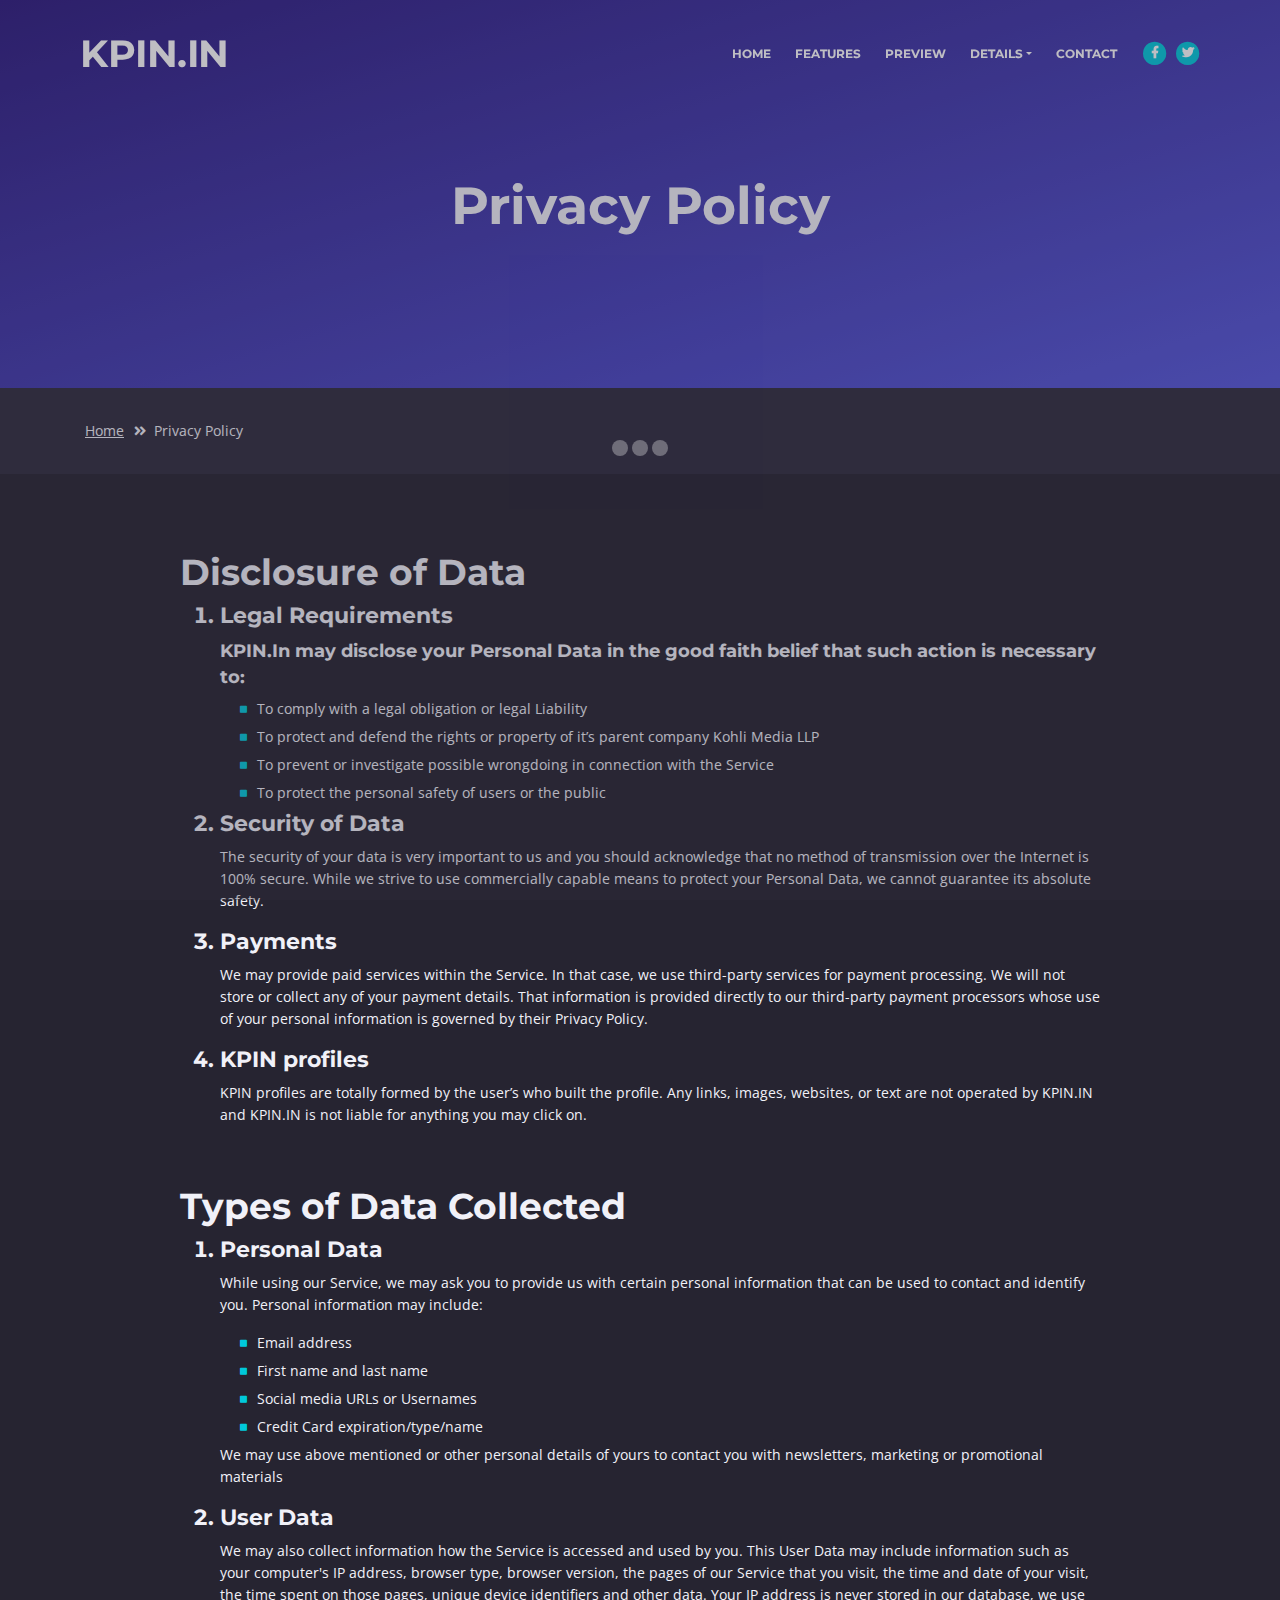
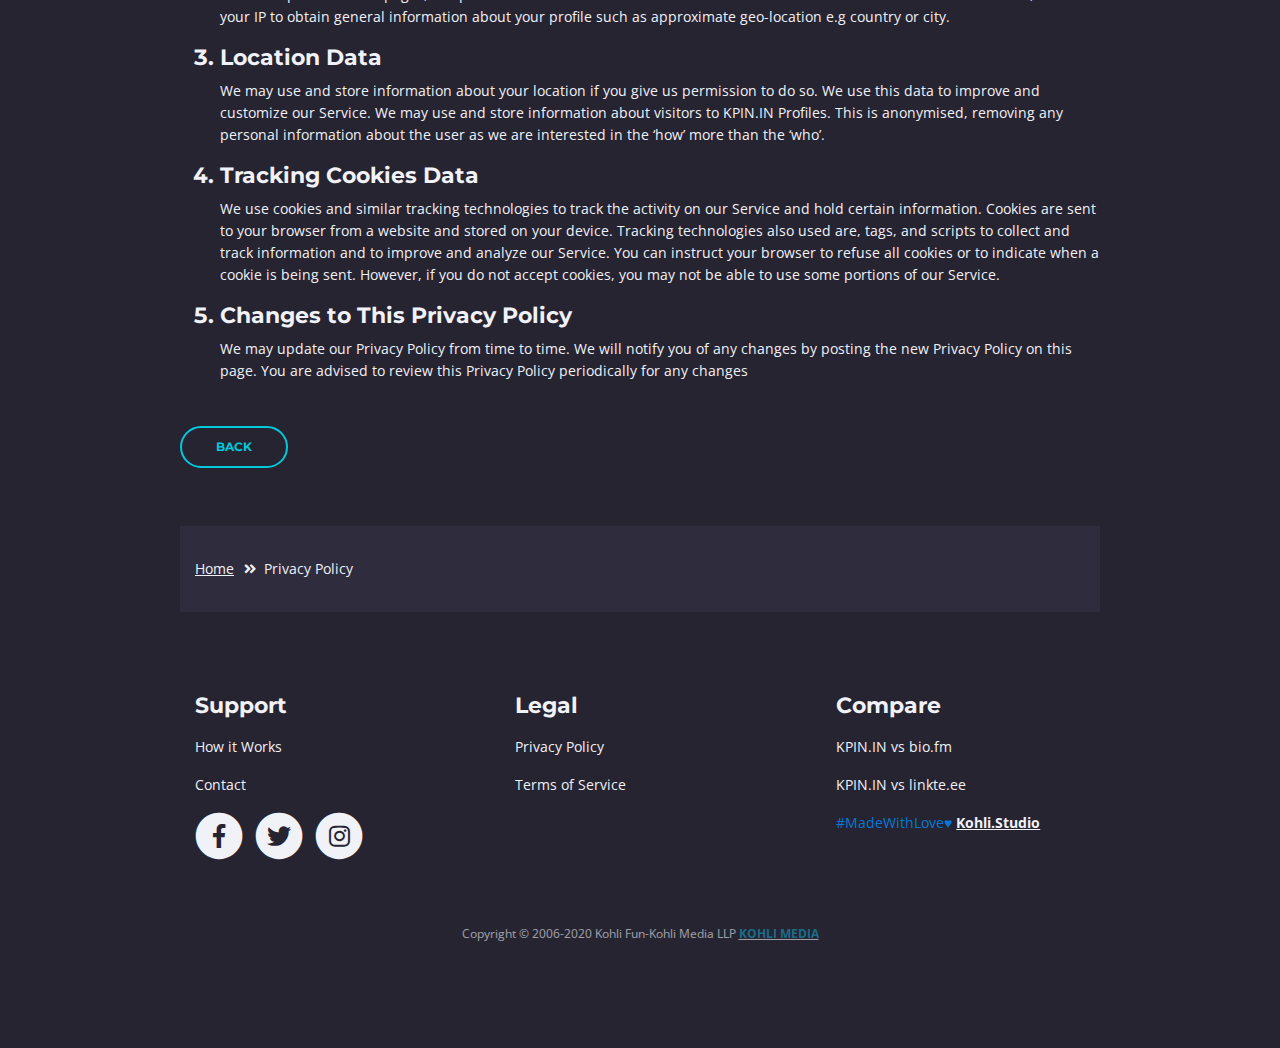
==== commit f89b4804: "finalll" ====
--- a/privacy-policy.html
+++ b/privacy-policy.html
@@ -18,7 +18,7 @@
 	<meta property="og:type" content="article" />
 
     <!-- Website Title -->
-    <title>Privacy Policy - Leno - Free Mobile App Landing Page Template</title>
+    <title>Privacy Policy</title>
     
     <!-- Styles -->
     <link href="https://fonts.googleapis.com/css?family=Open+Sans:300,300i,400,400i,600,600i,700,700i" rel="stylesheet">
@@ -30,7 +30,7 @@
     <link href="css/styles.css" rel="stylesheet">
 	
 	<!-- Favicon  -->
-    <link rel="icon" href="images/favicon.png">
+    <link rel="icon" href="">
 </head>
 <body data-spy="scroll" data-target=".fixed-top">
     
@@ -48,10 +48,10 @@
     <!-- Navbar -->
     <nav class="navbar navbar-expand-md navbar-dark navbar-custom fixed-top">
         <!-- Text Logo - Use this if you don't have a graphic logo -->
-        <!-- <a class="navbar-brand logo-text page-scroll" href="index.html">Leno</a> -->
-
-        <!-- Image Logo -->
-        <a class="navbar-brand logo-image" href="index.html"><img src="images/logo.svg" alt="alternative"></a> 
+        <a class="navbar-brand logo-text page-scroll" href="index.html">KPIN.IN</a> 
+
+        <!-- Image Logo 
+        <a class="navbar-brand logo-image" href="index.html"><img src="images/logo.svg" alt="alternative"></a>--> 
         
         <!-- Mobile Menu Toggle Button -->
         <button class="navbar-toggler" type="button" data-toggle="collapse" data-target="#navbarsExampleDefault" aria-controls="navbarsExampleDefault" aria-expanded="false" aria-label="Toggle navigation">
@@ -139,146 +139,119 @@
         <div class="container">
             <div class="row">
                 <div class="col-lg-10 offset-lg-1">
-                    <div class="text-container">
-                        <h3>Private Data We Receive And Collect</h3>
-                        <p>Leno also automatically collects and receives certain information from your computer or mobile device, including the activities you perform on our Website, the Platforms, and the Applications, the type of hardware and software you are using (for example, your operating system or browser), and information obtained from cookies. For example, each time you visit the Website or otherwise use the Services, we automatically collect your IP address, browser and device type, access times, the web page from which you came, the regions from which you navigate the web page, and the web page(s) you access (as applicable).</p>
-                        <p>When you first register for a Leno account, and when you use the Services, we collect some <a class="turquoise" href="#your-link">Personal Information</a> about you such as:</p>
-                        <div class="row">
-                            <div class="col-md-6">
-                                <ul class="list-unstyled li-space-lg indent">
-                                    <li class="media">
-                                        <i class="fas fa-square"></i>
-                                        <div class="media-body">The geographic area where you use your computer and mobile devices</div>
-                                    </li>
-                                    <li class="media">
-                                        <i class="fas fa-square"></i>
-                                        <div class="media-body">Your full name, username, and email address and other contact details</div>
-                                    </li>
-                                    <li class="media">
-                                        <i class="fas fa-square"></i>
-                                        <div class="media-body">A unique Leno user ID (an alphanumeric string) which is assigned to you upon registration</div>
-                                    </li>
-                                    <li class="media">
-                                        <i class="fas fa-square"></i>
-                                        <div class="media-body">Other optional information as part of your account profile</div>
-                                    </li>
-                                    <li class="media">
-                                        <i class="fas fa-square"></i>
-                                        <div class="media-body">Your IP Address and, when applicable, timestamp related to your consent and confirmation of consent</div>
-                                    </li>
-                                    <li class="media">
-                                        <i class="fas fa-square"></i>
-                                        <div class="media-body">Other information submitted by you or your organizational representatives via various methods</div>
-                                    </li>
-                                </ul>
-                            </div> <!-- end of col -->
-
-                            <div class="col-md-6">
-                                <ul class="list-unstyled li-space-lg indent">
-                                    <li class="media">
-                                        <i class="fas fa-square"></i>
-                                        <div class="media-body">Your billing address and any necessary other information to complete any financial transaction, and when making purchases through the Services, we may also collect your credit card or PayPal information</div>
-                                    </li>
-                                    <li class="media">
-                                        <i class="fas fa-square"></i>
-                                        <div class="media-body">User generated content (such as messages, posts, comments, pages, profiles, images, feeds or communications exchanged on the Supported Platforms)</div>
-                                    </li>
-                                    <li class="media">
-                                        <i class="fas fa-square"></i>
-                                        <div class="media-body">Images or other files that you may publish via our Services</div>
-                                    </li>
-                                    <li class="media">
-                                        <i class="fas fa-square"></i>
-                                        <div class="media-body">Information (such as messages, posts, comments, pages, profiles, images) we may receive relating to communications you send us, such as queries or comments concerning</div>
-                                    </li>
-                                </ul>
-                            </div> <!-- end of col -->
-                        </div> <!-- end of row -->
-                    </div> <!-- end of text-container-->
                     
                     <div class="text-container">
-                        <h3>How We Use Leno Landing Page Data</h3>
-                        <p>Leno SaaS Landing Page Template uses visitors' data for the following general purposes:</p>
+                        <h2>Disclosure of Data</h2>
+                        <!--<p>Leno SaaS Landing Page Template uses visitors' data for the following general purposes:</p>-->
                         <ol class="li-space-lg">
-                            <li>To identify you when you login to your account</li>
-                            <li>To enable us to operate the Services and provide them to you</li>
+                            <h4><li>Legal Requirements</li></h4>
+                            <h5>KPIN.In may disclose your Personal Data in the good faith belief that such action is necessary to:</h5>
+                            <ul class="list-unstyled li-space-lg indent">
+                                <li class="media">
+                                    <i class="fas fa-square"></i>
+                                    <div class="media-body">To comply with a legal obligation or legal Liability</div>
+                                </li>
+                            </ul>
+                            <ul class="list-unstyled li-space-lg indent">
+                                <li class="media">
+                                    <i class="fas fa-square"></i>
+                                    <div class="media-body">To protect and defend the rights or property of it’s parent company Kohli Media LLP
+                                    </div>
+                                </li>
+                            </ul>
+                            <ul class="list-unstyled li-space-lg indent">
+                                <li class="media">
+                                    <i class="fas fa-square"></i>
+                                    <div class="media-body">To prevent or investigate possible wrongdoing in connection with the Service
+                                    </div>
+                                </li>
+                            </ul>
+                            <ul class="list-unstyled li-space-lg indent">
+                                <li class="media">
+                                    <i class="fas fa-square"></i>
+                                    <div class="media-body">To protect the personal safety of users or the public
+                                    </div>
+                                </li>
+                            </ul>
+
+
+                            <h4><li>Security of Data</li></h4>
+                            <p>The security of your data is very important to us and  you should acknowledge that no method of transmission over the Internet is 100% secure. While we strive to use commercially capable means to protect your Personal Data, we cannot guarantee its absolute safety.
+                            </p>
+                            <h4><li>Payments</li></h4>
+                            <p>We may provide paid services within the Service. In that case, we use third-party services for payment processing. We will not store or collect any of  your payment details. That information is provided directly to our third-party payment processors whose use of your personal information is governed by their Privacy Policy.</p>
+                            <h4><li>KPIN profiles</li></h4>
+                            <p>KPIN profiles are totally formed by the user’s who built the profile. Any links, images, websites, or text are not operated by KPIN.IN and KPIN.IN is not liable for anything you may click on.
+                            </p>
+
+                            <!--<li>To enable us to operate the Services and provide them to you</li>
                             <li>To verify your transactions and for purchase confirmation, billing, security, and authentication (including security tokens for communication with installed)</li>
                             <li>To analyze the Website or the other Services and information about our visitors and users, including research into our user demographics and user behaviour in order to improve our content and Services</li>
-                            <li>To contact you about your account and provide customer service support, including responding to your comments and questions</li>
-                            <li>To share aggregate (non-identifiable) statistics about users of the Services to prospective advertisers and partners</li>
-                            <li>To keep you informed about the Services, features, surveys, newsletters, offers, surveys, newsletters, offers, contests and events we think you may find useful or which you have requested from us</li>
-                            <li>To sell or market Leno Landing Page products and services to you</li>
-                            <li>To better understand your needs and the needs of users in the aggregate, diagnose problems, analyze trends, improve the features and usability of the Services, and better understand and market to our customers and users</li>
-                            <li>To keep the Services safe and secure</li>
-                            <li>We also use non-identifiable information gathered for statistical purposes to keep track of the number of visits to the Services with a view to introducing improvements and improving usability of the Services. We may share this type of statistical data so that our partners also understand how often people use the Services, so that they, too, may provide you with an optimal experience.</li>
+                            <li>To contact you about your account and provide customer service support, including responding to your comments and questions</li>-->
+                      </ol>
+                    </div> <!-- end of text-container -->
+
+
+
+                    <div class="text-container">
+                        <h2>Types of Data Collected</h2>
+                        <!--<p>Leno SaaS Landing Page Template uses visitors' data for the following general purposes:</p>-->
+                        <ol class="li-space-lg">
+                            <h4><li>Personal Data</li></h4>
+                            <p>While using our Service, we may ask you to provide us with certain personal information that can be used to contact and identify you. Personal information may include:
+                            </p>
+                            <ul class="list-unstyled li-space-lg indent">
+                                <li class="media">
+                                    <i class="fas fa-square"></i>
+                                    <div class="media-body">Email address</div>
+                                </li>
+                            </ul>
+                            <ul class="list-unstyled li-space-lg indent">
+                                <li class="media">
+                                    <i class="fas fa-square"></i>
+                                    <div class="media-body">First name and last name
+                                    </div>
+                                </li>
+                            </ul>
+                            <ul class="list-unstyled li-space-lg indent">
+                                <li class="media">
+                                    <i class="fas fa-square"></i>
+                                    <div class="media-body">Social media URLs or Usernames
+                                    </div>
+                                </li>
+                            </ul>
+                            <ul class="list-unstyled li-space-lg indent">
+                                <li class="media">
+                                    <i class="fas fa-square"></i>
+                                    <div class="media-body">Credit Card expiration/type/name
+                                    </div>
+                                </li>
+                            </ul>
+                            <p>We may use above mentioned or other  personal details of yours  to contact you with newsletters, marketing or promotional materials</p>
+
+
+                            <h4><li>User Data</li></h4>
+                            <p>We may also collect information how the Service is accessed and used by you. This User Data may include information such as your computer's IP address, browser type, browser version, the pages of our Service that you visit, the time and date of your visit, the time spent on those pages, unique device identifiers and other data.
+                                Your IP address is never stored in our database, we use your IP to obtain general information about your profile such as approximate geo-location e.g country or city.                                
+                            </p>
+
+                            <h4><li>Location Data</li></h4>
+                            <p>We may use and store information about your location if you give us permission to do so. We use this data  to improve and customize our Service. We may use and store information about visitors to KPIN.IN Profiles. This is anonymised, removing any personal information about the user as we are interested in the ‘how’ more than the ‘who’.
+                            </p>
+
+                            <h4><li>Tracking Cookies Data</li></h4>
+                            <p>We use cookies and similar tracking technologies to track the activity on our Service and hold certain information. Cookies are sent to your browser from a website and stored on your device. Tracking technologies also used are, tags, and scripts to collect and track information and to improve and analyze our Service. You can instruct your browser to refuse all cookies or to indicate when a cookie is being sent. However, if you do not accept cookies, you may not be able to use some portions of our Service.
+                            </p>
+
+                            <h4><li>Changes to This Privacy Policy</li></h4>
+                            <p>We may update our Privacy Policy from time to time. We will notify you of any changes by posting the new Privacy Policy on this page. You are advised to review this Privacy Policy periodically for any changes
+                            </p>
+
                         </ol>
+                        <a class="btn-outline-reg back" href="index.html">BACK</a>
                     </div> <!-- end of text-container -->
 
-                    <div class="text-container">
-                        <h3>Customer Content We Process For Customers</h3>
-                        <p>Leno is a HTML landing page template tool. By its nature, Services enable our customers to promote their products and services integrate with hundreds of business applications that they already use, all in one place.</p>
-                        <p>Services help our customers promote their products and services, marketing and advertising; engaging audiences; scheduling and publishing messages; and analyze the results.</p>
-                    </div> <!-- end of text container -->
-
-                    <div class="text-container">
-                        <h3>Consent Of Using Leno Landing Page</h3>
-					    <p class="mb-5">By using any of the Services, or submitting or collecting any Personal Information via the Services, you consent to the collection, transfer, storage disclosure, and use of your Personal Information in the manner set out in this Privacy Policy. If you do not consent to the use of your Personal Information in these ways, please stop using the Services.</p>
-                    </div> <!-- end of text-container -->
-                                       
-                    <div class="row">
-                        <div class="col-md-6">
-                            <div class="text-container last">
-                                <h3>Inquire What Data We Have</h3>
-                                <p>Leno Landing Page uses tracking technology on the landing page, in the Applications, and in the Platforms, including mobile application identifiers and a unique Leno user ID to help us recognize you across different Services, to monitor usage and web traffic routing for the Services, and to customize and improve the Services.</p>
-                                <p> By visiting Leno or using the Services you agree to the use of cookies in your browser and HTML-based emails. Cookies are small text files placed on your device when you visit a website. By using any of the Services, or submitting or collecting any Personal Information via the Services, you consent to the collection, transfer, storage disclosure, and use of your <a class="turquoise" href="#your-link">Personal Information</a></p>
-                            </div> <!-- end of text container -->
-                        </div> <!-- end of col-->
-                        <div class="col-md-6">
-
-                            <!-- Privacy Form -->
-                            <div class="form-container">
-                                <form id="privacyForm" data-toggle="validator" data-focus="false">
-                                    <div class="form-group">
-                                        <input type="text" class="form-control-input" id="pname" required>
-                                        <label class="label-control" for="pname">Name</label>
-                                        <div class="help-block with-errors"></div>
-                                    </div>
-                                    <div class="form-group">
-                                        <input type="email" class="form-control-input" id="pemail" required>
-                                        <label class="label-control" for="pemail">Email</label>
-                                        <div class="help-block with-errors"></div>
-                                    </div>
-                                    <div class="form-group">
-                                        <select class="form-control-select" id="pselect" required>
-                                            <option class="select-option" value="" disabled selected>Select Option</option>
-                                            <option class="select-option" value="Delete data">Delete my data</option>
-                                            <option class="select-option" value="Show me data">Show me my data</option>
-                                        </select>
-                                        <div class="help-block with-errors"></div>
-                                    </div>
-                                    <div class="form-group checkbox">
-                                        <input type="checkbox" id="pterms" value="Agreed-to-Terms" required>I have read and agree to Leno's <a href="privacy-policy.html">Privacy Policy</a> and <a href="terms-conditions.html">Terms Conditions</a>
-                                        <div class="help-block with-errors"></div>
-                                    </div>
-                                    <div class="form-group">
-                                        <button type="submit" class="form-control-submit-button">SUBMIT</button>
-                                    </div>
-                                    <div class="form-message">
-                                        <div id="pmsgSubmit" class="h3 text-center hidden"></div>
-                                    </div>
-                                </form>
-                            </div> <!-- end of form container -->
-                            <!-- end of privacy form -->
-
-                        </div> <!-- end of col--> 
-                    </div> <!-- end of row -->
-                    <a class="btn-outline-reg back" href="index.html">BACK</a>
-                </div> <!-- end of col-->
-            </div> <!-- end of row -->
-        </div> <!-- end of container -->
-    </div> <!-- end of ex-basic-2 -->
-    <!-- end of privacy content -->
-
+                    
 
     <!-- Breadcrumbs -->
     <div class="ex-basic-1">
@@ -294,35 +267,15 @@
     </div> <!-- end of ex-basic-1 -->
     <!-- end of breadcrumbs -->
 
-    
-    <!-- Footer -->
-    <div class="footer">
+     <!-- Footer -->
+     <div class="footer">
         <div class="container">
             <div class="row">
                 <div class="col-md-4">
                     <div class="footer-col">
-                        <h4>About Leno</h4>
-                        <p>We're passionate about creating the best mobile apps for personal development</p>
-                    </div>
-                </div> <!-- end of col -->
-                <div class="col-md-4">
-                    <div class="footer-col middle">
-                        <h4>Important Links</h4>
-                        <ul class="list-unstyled li-space-lg">
-                            <li class="media">
-                                <i class="fas fa-square"></i>
-                                <div class="media-body">Our business partners <a class="turquoise" href="#your-link">startupguide.com</a></div>
-                            </li>
-                            <li class="media">
-                                <i class="fas fa-square"></i>
-                                <div class="media-body">Read our <a class="turquoise" href="terms-conditions.html">Terms & Conditions</a>, <a class="turquoise" href="privacy-policy.html">Privacy Policy</a></div>
-                            </li>
-                        </ul>
-                    </div>
-                </div> <!-- end of col -->
-                <div class="col-md-4">
-                    <div class="footer-col last">
-                        <h4>Social Media</h4>
+                        <h4>Support</h4>
+                        <p>How it Works</p>
+                        <p>Contact</p>
                         <span class="fa-stack">
                             <a href="#your-link">
                                 <i class="fas fa-circle fa-stack-2x"></i>
@@ -338,41 +291,43 @@
                         <span class="fa-stack">
                             <a href="#your-link">
                                 <i class="fas fa-circle fa-stack-2x"></i>
-                                <i class="fab fa-google-plus-g fa-stack-1x"></i>
-                            </a>
-                        </span>
-                        <span class="fa-stack">
-                            <a href="#your-link">
-                                <i class="fas fa-circle fa-stack-2x"></i>
                                 <i class="fab fa-instagram fa-stack-1x"></i>
                             </a>
                         </span>
-                        <span class="fa-stack">
-                            <a href="#your-link">
-                                <i class="fas fa-circle fa-stack-2x"></i>
-                                <i class="fab fa-linkedin-in fa-stack-1x"></i>
-                            </a>
-                        </span>
+                    </div>
+                </div> <!-- end of col -->
+    
+                <div class="col-md-4">
+                    <div class="footer-col middle">
+                        <h4>Legal</h4>
+                        <p>Privacy Policy</p>
+                        <p>Terms of Service</p>
+                    </div>
+                </div> <!--end of col -->
+
+                <div class="col-md-4">
+                    <div class="footer-col last last">
+                        <h4>Compare</h4>
+                        <p>KPIN.IN vs bio.fm</p>
+                        <p>KPIN.IN vs linkte.ee</p>
+                        <span class="mwl">#MadeWithLove</span><b><span class="ks">&hearts; <a href="http://www.kohli.studio/">Kohli.Studio</span></b></a>
                     </div> 
                 </div> <!-- end of col -->
             </div> <!-- end of row -->
         </div> <!-- end of container -->
     </div> <!-- end of footer -->  
     <!-- end of footer -->
-
-
     <!-- Copyright -->
     <div class="copyright">
         <div class="container">
             <div class="row">
                 <div class="col-lg-12">
-                    <p class="p-small">Copyright © Leno - Mobile App Landing Page Template by <a href="http://www.inovatik.com">Inovatik</a></p>
+                    <p class="p-small">Copyright © 2006-2020 Kohli Fun-Kohli Media LLP <a href="https://kohli.company/KOHLI/"><span><b>KOHLI MEDIA<b</span></a></p>
                 </div> <!-- end of col -->
             </div> <!-- enf of row -->
         </div> <!-- end of container -->
     </div> <!-- end of copyright --> 
     <!-- end of copyright -->
-
 	
     <!-- Scripts -->
     <script src="js/jquery.min.js"></script> <!-- jQuery for Bootstrap's JavaScript plugins -->
--- a/css/styles.css
+++ b/css/styles.css
@@ -747,9 +747,6 @@
 /*********************/
 /*    04. Header     */
 /*********************/
-#header .container{
-	margin-top: -100px;
-}
 .header {
 	background: linear-gradient(to bottom right, rgba(72, 72, 212, 0), rgba(241, 104, 104, 0)), url('../images/header-background.jpg') center center no-repeat;
 	background-size: cover;
@@ -2093,4 +2090,121 @@
 	}
 	/* end of extra pages */
 }
-/* end of min-width width 1200px */+/* end of min-width width 1200px */
+
+
+/*====================================     GITHUB CHANGES   ====================================*/
+
+/*--------------   footer ADDED  =========*/
+.footer .container .last span{
+	color: rgb(5, 121, 216);
+}
+
+/*--------------- LASTONE SECTION OF PAGE ---------------*/
+.lastonetwo {
+	padding-top: 8rem;
+	padding-bottom: 3.5rem;
+	background-color: #4633af;
+}
+
+.lastonetwo img {
+	/*margin-bottom: 2rem;*/
+	margin-top: -50px;
+}
+
+.lastonetwo h3 {
+	margin-bottom: 1.125rem;
+}
+
+.lastonetwo .btn-solid-reg {
+	margin-top: 0.5rem;
+}
+
+/*=======   WHY US?   ======*/
+.basic-3 .text-container .one i{
+	font-size: 36px;
+	float: left;
+	margin-left: -40px;
+}
+
+/*=========== FEATURES  ============================*/
+/* Services Section
+--------------------------------*/
+
+#services {
+	padding: 30px 0 0 0;
+  }
+  
+  #services .box {
+	padding: 40px;
+	margin-bottom: 40px;
+	box-shadow: 10px 10px 15px rgba(73, 78, 92, 0.1);
+	background: rgb(27, 54, 77);
+	transition: 0.4s;
+  }
+  
+  #services .box:hover {
+	box-shadow: 0px 0px 30px rgba(36, 54, 104, 0.822);
+	transform: translateY(-10px);
+	-webkit-transform: translateY(-10px);
+	-moz-transform: translateY(-10px);
+  }
+  
+  #services .box .icon {
+	float: left;
+  }
+  
+  #services .box .icon i {
+	color: #423685;
+	font-size: 64px;
+	transition: 0.5s;
+	line-height: 0;
+	margin-top: 34px;
+  }
+  
+  #services .box .icon i:before {
+	background: #010308;
+	background: linear-gradient(45deg, #50d8af 0%, #a3ebd5 100%);
+	background-clip: border-box;
+	-webkit-background-clip: text;
+	-webkit-text-fill-color: transparent;
+  }
+  
+  #services .box h4 {
+	margin-left: 100px;
+	font-weight: 700;
+	margin-bottom: 15px;
+	font-size: 22px;
+  }
+  
+  #services .box h4 a {
+	color: rgb(240, 240, 247);
+	text-decoration: none;
+  }
+  
+  #services .box p {
+	font-size: 14px;
+	margin-left: 100px;
+	margin-bottom: 0;
+	line-height: 24px;
+  }
+  #services .section-header h2{
+	  margin-bottom: 20px;
+	  color: rgb(5, 5, 5);
+  }
+
+
+.row .Kpinvslinktree{
+	text-align: center;
+	margin-bottom: 15px;
+}
+.row .Kpinvslinktree span{
+	color: rgb(38, 184, 98);
+}
+.row .Kpinvs{
+	text-align: center;
+	margin-bottom: 15px;
+}
+.row .Kpinvs span{
+	color: rgb(32, 173, 154);
+}